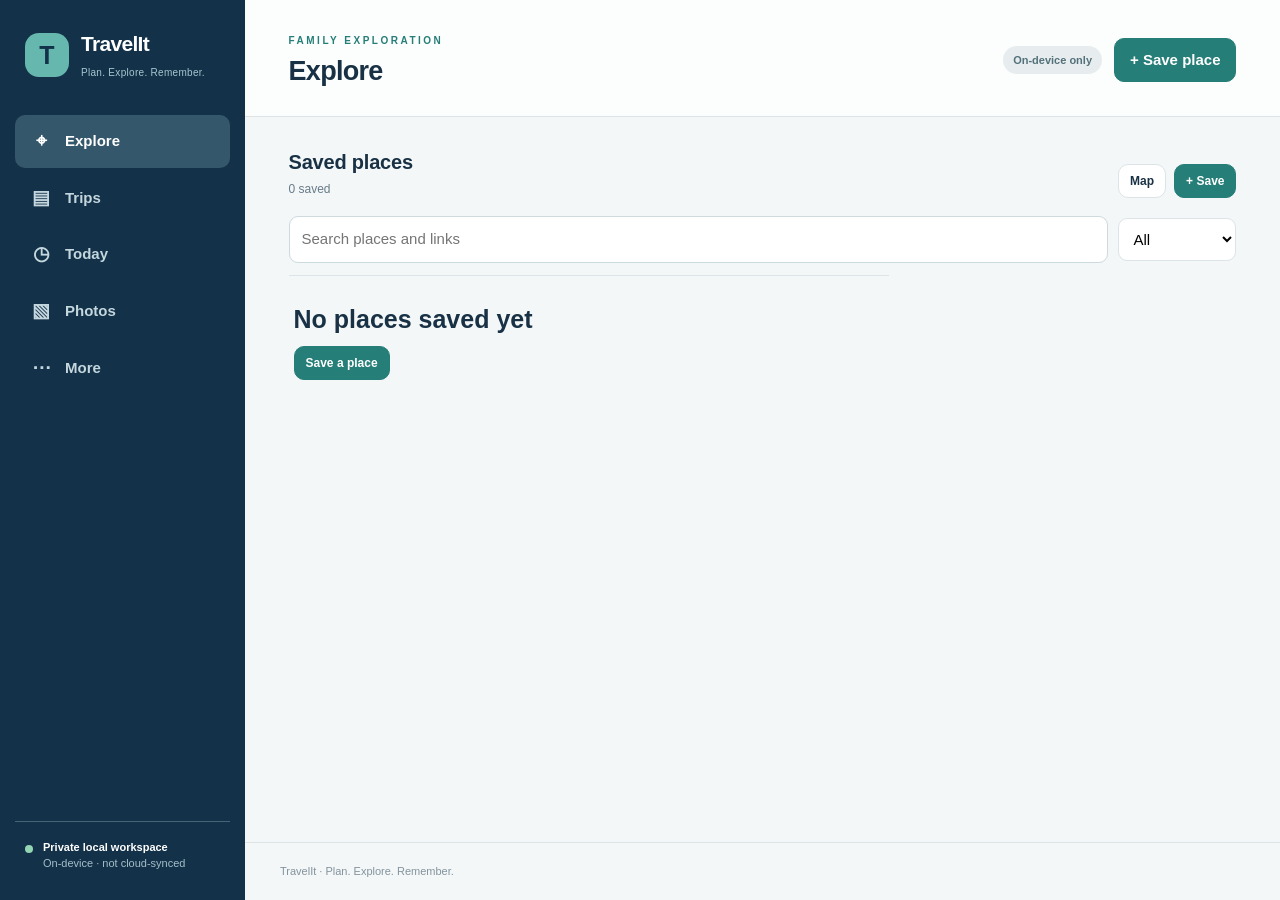
==== index.html @ 3dc3d45c "Version visual packing tree UI files" ====
<!doctype html><html lang="en"><head><meta charset="utf-8"><meta name="viewport" content="width=device-width, initial-scale=1,viewport-fit=cover"><meta name="theme-color" content="#133148"><meta name="description" content="TravelIt — local-first family travel planning foundation"><link rel="manifest" href="manifest.webmanifest"><link rel="icon" href="icons/icon.svg" type="image/svg+xml"><link rel="stylesheet" href="css/style.css?v=p1-20261103-packtree"><title>TravelIt — Your journeys</title></head>
<body><div id="app" class="app-shell"><aside class="sidebar"><div class="brand"><div class="brand-symbol">T</div><div><strong>TravelIt</strong><span>Plan. Explore. Remember.</span></div></div><nav id="side-nav" aria-label="Main navigation"></nav><div class="side-foot"><span class="status-led"></span><div><strong>Private local workspace</strong><small>On-device · not cloud-synced</small></div></div></aside><div class="app-main"><header class="topbar"><div><span class="eyebrow">FAMILY EXPLORATION</span><h1 id="page-heading">Explore</h1></div><div class="top-actions"><button class="button button-today" id="today-shortcut" type="button" aria-label="Open today’s travel schedule">◷ Today</button><span id="connection-pill" class="conn-pill" role="status">Checking…</span><button class="button button-primary" id="quick-save">+ Save place</button></div></header><main id="main" tabindex="-1"></main><footer class="app-footer">TravelIt · Plan. Explore. Remember.</footer></div><nav class="mobile-nav" id="mobile-nav" aria-label="Mobile navigation"></nav></div><div id="modal-backdrop" class="modal-backdrop hidden" role="presentation"><section class="modal" role="dialog" aria-modal="true" aria-labelledby="modal-title"><div class="modal-head"><h2 id="modal-title"></h2><button id="modal-close" class="icon-button" aria-label="Close dialog">✕</button></div><div id="modal-body"></div></section></div><div id="toast" class="toast hidden" role="status" aria-live="polite"></div><script type="module" src="js/app.js?v=p1-20261103-packtree"></script></body></html>
---- css/style.css ----
:root{--navy:#133148;--navy-2:#1e4258;--teal:#267e78;--mint:#def4ee;--gold:#b17a38;--paper:#f4f7f8;--card:#fff;--line:#dce4e7;--text:#183144;--muted:#667b88;--red:#a33432;--shadow:0 8px 25px rgba(18,45,61,.05);font:15px/1.52 -apple-system,BlinkMacSystemFont,"Segoe UI",Arial,sans-serif;color:var(--text)}*{box-sizing:border-box}body{margin:0;background:var(--paper)}button,input,textarea,select{font:inherit}button{cursor:pointer}button:focus-visible,input:focus-visible,select:focus-visible,textarea:focus-visible,a:focus-visible{outline:3px solid #6bb6aa;outline-offset:2px}a{color:#166e76;text-decoration:none}a:hover{text-decoration:underline}h1,h2,h3,p{margin:0}h1{font-size:27px;letter-spacing:-.7px}h2{font-size:21px;letter-spacing:-.4px}h3{font-size:16px}small{color:var(--muted)}.app-shell{display:flex;min-height:100vh}.sidebar{width:245px;position:fixed;inset:0 auto 0 0;background:var(--navy);color:#fff;display:flex;flex-direction:column;padding:28px 15px;z-index:3}.brand{display:flex;align-items:center;gap:12px;padding:0 10px 32px}.brand-symbol{background:#66b8ae;color:var(--navy);font-weight:900;font-size:25px;width:44px;height:44px;border-radius:14px;display:grid;place-items:center}.brand strong{font-size:21px;letter-spacing:-.7px;display:block}.brand span{color:#a7c7d0;font-size:10px;letter-spacing:.3px}.sidebar nav{display:grid;gap:4px}.navitem{display:flex;align-items:center;gap:13px;width:100%;padding:12px 15px;border:0;border-radius:10px;background:none;color:#c5d7de;text-align:left;font-weight:600}.navitem.active{background:#34576b;color:#fff}.navitem:hover{background:#2b4a5d;color:#fff}.navicon{display:inline-grid;place-items:center;font-size:19px;width:22px}.side-foot{margin-top:auto;display:flex;gap:10px;padding:17px 10px 0;border-top:1px solid #476476;align-items:flex-start}.side-foot strong,.side-foot small{display:block;font-size:11px}.side-foot small{color:#a4bfc9}.status-led{width:8px;height:8px;background:#92d6b3;border-radius:50%;margin-top:6px;flex-shrink:0}.app-main{margin-left:245px;min-width:0;width:calc(100% - 245px);display:flex;flex-direction:column}.topbar{padding:28px clamp(16px,3.4vw,48px) 24px;display:flex;align-items:center;justify-content:space-between;gap:18px;background:rgba(255,255,255,.72);border-bottom:1px solid var(--line)}.eyebrow{font-size:10px;letter-spacing:2.5px;color:var(--teal);font-weight:800}.top-actions{display:flex;gap:12px;align-items:center}.conn-pill,.pill{border-radius:22px;background:#e7edee;padding:6px 10px;color:#54717b;font-size:11px;font-weight:700;white-space:nowrap}.conn-pill.offline{background:#fbead7;color:#915c1e}.button{border:1px solid var(--line);background:#fff;color:var(--text);border-radius:10px;padding:10px 15px;font-weight:650;min-height:42px}.button:hover{background:#f2f6f6}.button-primary{color:#fff;background:var(--teal);border-color:var(--teal)}.button-primary:hover{background:#1e6864}.button-danger{color:var(--red);border-color:#f0d1d0}.button-small{padding:6px 11px;min-height:34px;font-size:12px}.button-ghost{background:transparent;border-color:transparent}.icon-button{background:none;border:none;font-size:18px;border-radius:8px;width:38px;height:38px}.app-footer{padding:20px 35px;color:#82939d;font-size:11px;border-top:1px solid var(--line)}main{padding:30px clamp(16px,3.4vw,48px) 56px;flex:1;max-width:1500px;width:100%;margin:auto}.section-head{display:flex;align-items:flex-end;justify-content:space-between;gap:15px;margin-bottom:20px}.section-head p,.subtext{color:var(--muted);font-size:13px;margin-top:4px}.cards{display:grid;grid-template-columns:repeat(auto-fill,minmax(250px,1fr));gap:16px}.card{border:1px solid var(--line);border-radius:16px;background:var(--card);box-shadow:var(--shadow);padding:20px;min-width:0}.card.interactive{cursor:pointer}.card.interactive:hover{border-color:#8cc4bd}.card-heading{font-weight:800;font-size:17px;margin-bottom:7px;line-height:1.3}.card-meta{color:var(--muted);font-size:12px}.stack{display:grid;gap:16px}.row{display:flex;align-items:center;gap:10px}.row-between{display:flex;align-items:center;justify-content:space-between;gap:12px}.wrap{flex-wrap:wrap}.grid2{display:grid;grid-template-columns:minmax(0,1fr) minmax(0,1fr);gap:18px}.grid3{display:grid;grid-template-columns:repeat(3,minmax(0,1fr));gap:16px}.hero{background:linear-gradient(115deg,#19394e,#225f63);color:#fff;border-radius:18px;padding:28px;margin-bottom:26px;display:flex;align-items:center;justify-content:space-between;gap:24px;overflow:hidden}.hero h2{font-size:27px;max-width:600px;letter-spacing:-.8px;margin-bottom:8px}.hero p{color:#c8e4e6;max-width:580px}.hero .button{background:#e9f9f6;border-color:#e9f9f6;color:#164c51}.hero-icon{font-size:85px;opacity:.24}.muted{color:var(--muted)}.tiny{font-size:11px}.placeholder{border:1px dashed #b8c8cd;border-radius:14px;min-height:180px;padding:32px;display:flex;flex-direction:column;align-items:center;justify-content:center;text-align:center;gap:10px;background:#fbfcfc}.placeholder b{font-size:17px}.placeholder span{font-size:13px;color:var(--muted);max-width:450px}.field{display:grid;gap:5px;margin-bottom:14px}.field label{font-size:12px;font-weight:750}.field input,.field textarea,.field select,.search-input{border:1px solid #cddade;border-radius:9px;padding:11px 12px;background:#fff;width:100%;color:var(--text);min-height:43px}.field textarea{min-height:85px;resize:vertical}.form-grid{display:grid;grid-template-columns:1fr 1fr;gap:0 16px}.field-help{color:var(--muted);font-size:11px}.field.full{grid-column:1/-1}.modal-backdrop{position:fixed;inset:0;background:#0d2739af;z-index:30;display:flex;align-items:center;justify-content:center;padding:18px}.modal{background:#fff;border-radius:17px;max-width:625px;width:100%;max-height:min(92vh,850px);overflow:auto;padding:22px;box-shadow:0 22px 70px #001b304f}.modal-head{display:flex;justify-content:space-between;align-items:center;margin-bottom:19px}.modal-actions{display:flex;justify-content:flex-end;gap:8px;border-top:1px solid var(--line);padding-top:16px;margin-top:6px}.hidden{display:none!important}.toast{position:fixed;right:25px;bottom:24px;z-index:50;background:#123c49;color:#fff;border-radius:11px;padding:12px 20px;box-shadow:var(--shadow);max-width:380px}.toast.error{background:#8e3030}.tag{display:inline-block;background:#e8f4f2;border-radius:100px;color:#276e6b;padding:5px 9px;font-size:11px;font-weight:700}.tag.yellow{background:#fff2dc;color:#8d651d}.tag.red{background:#fdeceb;color:#9b3232}.action-line{display:flex;gap:8px;flex-wrap:wrap;margin-top:15px}.divider{height:1px;background:var(--line);margin:16px 0}.place-card{position:relative}.place-card .category{display:inline-block;color:var(--teal);font-size:11px;font-weight:800;margin-bottom:8px;text-transform:uppercase;letter-spacing:1px}.place-card p{font-size:13px;color:var(--muted);margin-top:6px;overflow-wrap:anywhere}.place-card .card-actions{margin-top:16px;display:flex;flex-wrap:wrap;gap:7px}.search-row{display:flex;align-items:center;gap:10px;margin-bottom:18px}.search-row select{width:auto;border:1px solid var(--line);border-radius:9px;padding:10px;min-height:43px;background:#fff}.trip-card .dates{font-size:13px;color:var(--teal);font-weight:750}.trip-workspace{margin-top:22px}.view-tabs{display:flex;flex-wrap:wrap;gap:5px;border-bottom:1px solid var(--line);padding-bottom:10px;margin-bottom:20px}.view-tabs button{border:0;background:transparent;color:var(--muted);padding:8px 13px;border-radius:8px;font-weight:750}.view-tabs button.active{background:#e0f0ef;color:#1c7771}.day-group{margin:12px 0 23px}.day-title{font-size:14px;font-weight:800;margin-bottom:11px}.schedule-item{display:flex;gap:14px;padding:13px 0;border-top:1px solid var(--line);align-items:flex-start}.schedule-time{width:64px;flex-shrink:0;color:var(--teal);font-weight:800;font-size:13px;font-variant-numeric:tabular-nums}.schedule-title{font-weight:750}.schedule-desc{font-size:12px;color:var(--muted);margin-top:3px}.schedule-main{flex:1;min-width:0}.check-row{display:flex;gap:12px;align-items:center;padding:12px 0;border-bottom:1px solid var(--line)}.check-row input{width:19px;height:19px;accent-color:var(--teal)}.check-row label{flex:1}.check-row label.done{text-decoration:line-through;color:var(--muted)}.progress{height:9px;background:#e1e9eb;border-radius:99px;overflow:hidden;margin:10px 0}.progress>div{height:100%;background:var(--teal);border-radius:99px}.map-panel{position:relative;border-radius:16px;background:repeating-linear-gradient(0deg,transparent,transparent 43px,#dbe8e9 44px),repeating-linear-gradient(90deg,#eaf2f3,#eaf2f3 43px,#dbe8e9 44px);border:1px solid #d3e3e4;min-height:330px;overflow:hidden}.map-panel svg{display:block;width:100%;height:330px}.map-notice{position:absolute;top:12px;left:12px;right:12px;background:#ffffffee;border:1px solid #cce0e1;border-radius:9px;padding:8px 12px;font-size:11px;color:#5b7480;z-index:1}.map-caption{font-size:12px;color:var(--muted);margin-top:9px}.metric{font-size:26px;line-height:1.2;font-weight:800;color:#174651}.alert{background:#fff5e3;border:1px solid #ebd7aa;border-radius:12px;padding:13px 15px;color:#6e5422;font-size:13px}.alert.red{background:#fff0ef;border-color:#ecc5c5;color:#842f2b}.alert.blue{background:#eaf4f8;border-color:#d4e5ec;color:#315d73}.status-line{display:flex;align-items:center;gap:8px;font-size:12px;color:var(--muted)}.photo-placeholder{min-height:150px;display:grid;place-items:center;font-size:36px;background:linear-gradient(145deg,#c7dfe1,#f4eee2);border-radius:12px}.mobile-nav{display:none}.file-input{width:100%}.errorbox{background:#ffefed;color:#9c3030;border-radius:8px;padding:10px;font-size:12px;margin-top:10px}.chip{padding:6px 10px;border-radius:30px;background:#eaf0f1;color:#46636e;font-size:11px}.url-short{overflow:hidden;white-space:nowrap;text-overflow:ellipsis;max-width:100%;display:block}.nowrap{white-space:nowrap}
@media(max-width:980px){.sidebar{width:200px}.app-main{margin-left:200px;width:calc(100% - 200px)}.grid2{grid-template-columns:1fr}.hero-icon{font-size:55px}}
@media(max-width:720px){.sidebar{display:none}.app-main{margin-left:0;width:100%}.topbar{padding:20px 17px 17px}.topbar h1{font-size:22px}.conn-pill{display:none}main{padding:20px 14px 70px}.app-footer{padding:14px 18px 90px}.mobile-nav{display:flex;position:fixed;bottom:0;left:0;right:0;padding:5px 8px calc(5px + env(safe-area-inset-bottom));background:#fff;border-top:1px solid var(--line);z-index:10;justify-content:space-between}.mobile-nav .navitem{display:grid;gap:2px;justify-items:center;padding:6px 0;border-radius:8px;min-width:18%;font-size:10px;color:#607785;text-align:center}.mobile-nav .navitem.active{background:#e0f1ed;color:#126e6b}.navicon{font-size:20px}.hero{padding:22px;align-items:flex-start}.hero h2{font-size:22px}.hero-icon{display:none}.grid3{grid-template-columns:1fr 1fr}.form-grid{grid-template-columns:1fr}.field.full{grid-column:auto}.search-row{flex-wrap:wrap}.search-row .search-input{flex-basis:100%}.top-actions .button{font-size:12px;padding:8px 10px;min-height:38px}.section-head{align-items:flex-start;flex-wrap:wrap}.modal{padding:18px}.modal-backdrop{padding:9px}.cards{grid-template-columns:1fr}.alert{font-size:12px}}
@media(prefers-reduced-motion:no-preference){.card,.button{transition:border-color .16s,background-color .16s}.toast{animation:slidein .2s ease-out}@keyframes slidein{from{opacity:0;transform:translateY(8px)}to{opacity:1;transform:translateY(0)}}}

/* Batch 06: map annotation and offline-readiness */
.map-toolbar{display:flex;gap:9px;flex-wrap:wrap;margin-bottom:12px}.map-toolbar .button{min-width:116px}
.map-editing{background:#ecf5ff;border:1px solid #afcce6;color:#225172;border-radius:12px;padding:13px 16px;margin-bottom:12px;font-size:13px}
.map-panel #geo-canvas{cursor:crosshair;touch-action:manipulation}.map-panel #geo-canvas .map-place,.map-panel #geo-canvas .map-annotation{cursor:pointer}
.map-panel #geo-canvas .map-label{fill:#183b49;font-size:11px;font-weight:750;paint-order:stroke;stroke:#f7fbfb;stroke-width:3px;stroke-linejoin:round}
.map-panel #geo-canvas .map-annotation-label{fill:#874e23;font-size:11px;font-weight:750;paint-order:stroke;stroke:#f7fbfb;stroke-width:3px;stroke-linejoin:round}
.map-panel #geo-canvas .map-axis{fill:#567e83;font-size:10px}.annotation-list{margin-top:10px}.annotation-row{padding:10px 0;border-top:1px solid var(--line);gap:10px;font-size:13px}
.offline-warnings{font-size:13px;color:var(--muted);padding-left:21px}.offline-warnings li{margin:5px 0}
@media(max-width:720px){.map-panel svg{height:auto;min-height:220px}.map-toolbar .button{flex:1;min-width:43%}.map-notice{font-size:10px}.annotation-row{align-items:flex-start}}

/* Batch 07: template preview and safer recovery status */
.template-preview{background:#f4f8f8;border:1px solid #dde9eb;border-radius:12px;padding:14px 16px;font-size:13px;max-height:290px;overflow:auto}.template-preview ul{margin:10px 0 0;padding-left:22px}.template-preview li{margin:5px 0}.template-preview strong{color:#1b5a55}

/* Batch 08 — imported, explicitly attributed local GeoJSON reference layers. */
.map-pack-meta{background:#f1f7f6;border:1px solid #d7e6e5;padding:11px 13px;border-radius:10px;font-size:12px;margin:6px 0 10px;color:#385d64;line-height:1.5}.map-pack-list{display:flex;flex-wrap:wrap;gap:6px;margin-bottom:10px}.map-pack-list button[aria-pressed="true"]{background:#1e6c6b;color:#fff}.offline-map-data .offline-road{fill:none;stroke:#6e8a90;stroke-width:1.45;stroke-linecap:round;stroke-linejoin:round;vector-effect:non-scaling-stroke}.offline-map-data .offline-water{fill:#a9dce8;stroke:#5aafbf;stroke-width:1.2;fill-opacity:.55}.offline-map-data .offline-park{fill:#d2ebd6;stroke:#95c4a6;stroke-width:1;fill-opacity:.55}.offline-map-data .offline-feature{fill:#e6eeec;stroke:#c4d2d0;stroke-width:1;fill-opacity:.45}.offline-map-data .offline-point{fill:#647e8c;stroke:white;stroke-width:.7}.offline-map-data path{pointer-events:none}.map-toolbar .button{min-width:120px}
/* Batch 10 — travel ideas inbox and connected day/calendar views */
.inbox-stages{display:flex;gap:7px;flex-wrap:wrap;margin:4px 0 16px}
.stage-chip{border:1px solid #ccdedf;border-radius:999px;padding:9px 12px;font-weight:700;background:#fff;color:#476875;cursor:pointer;font-size:12px}
.stage-chip span{display:inline-block;background:#e7eeef;border-radius:99px;padding:2px 6px;margin-left:4px;font-variant-numeric:tabular-nums}
.stage-chip.active{background:#1c7771;border-color:#1c7771;color:#fff}
.stage-chip.active span{background:#d1ebe4;color:#18544f}
.stage-chip:focus-visible,.day-tile:focus-visible,.calendar-day:focus-visible{outline:3px solid #e2ad47;outline-offset:2px}
.day-tools{display:flex;align-items:center;gap:10px;flex-wrap:wrap;margin-bottom:12px}
.day-tools input[type=date]{max-width:170px}
.day-strip{display:flex;overflow-x:auto;gap:7px;padding:2px 2px 12px;scrollbar-width:thin;scroll-snap-type:x mandatory}
.day-tile{min-width:83px;border:1px solid #d7e5e4;background:#f9fdfc;border-radius:12px;padding:8px 7px;display:flex;flex-direction:column;gap:3px;text-align:center;color:#39616a;cursor:pointer;scroll-snap-align:start}
.day-tile strong{font-size:19px;color:#173f49}.day-tile span{font-size:11px}.day-tile small{font-size:10px}
.day-tile.active{background:#d8eeea;border:2px solid #16817c;padding:7px 6px}
.calendar-grid{margin-top:15px;display:grid;grid-template-columns:repeat(7,minmax(0,1fr));gap:5px}
.calendar-weekday{text-align:center;font-size:11px;color:#667a86;font-weight:800;padding:9px 0}
.calendar-day{display:flex;flex-direction:column;gap:5px;align-items:flex-start;justify-content:flex-start;padding:10px;min-height:70px;border:1px solid #d9e5e5;border-radius:10px;background:#f9fcfc;text-align:left;cursor:pointer;color:#294e58}
.calendar-day strong{font-size:15px}.calendar-day span{font-size:10px;color:#527481}
.calendar-day.active{background:#dcf0eb;border:2px solid #188078;padding:9px}
.calendar-day.other-month{cursor:default;color:#b4c1c6;background:#f5f7f7;border-style:dashed}
@media(max-width:720px){.day-tools{gap:6px}.day-tools .button{font-size:11px}.day-tile{min-width:72px}.calendar-grid{gap:3px}.calendar-day{padding:5px;min-height:56px;border-radius:6px}.calendar-day strong{font-size:12px}.calendar-day span{font-size:9px}.calendar-day.active{padding:4px}}

/* Batch 11: accessible touch-sized offline map viewport controls. */
.map-viewport-controls{display:flex;gap:7px;flex-wrap:wrap;margin:6px 0 12px}.map-viewport-controls .button{min-height:42px;min-width:44px;font-weight:750}.map-viewport-controls .button:nth-child(3){min-width:84px}.map-pack-meta{line-height:1.55}.map-viewport-controls :focus-visible{outline:3px solid #238fbd;outline-offset:2px}
@media(max-width:720px){.map-viewport-controls{display:grid;grid-template-columns:repeat(4,minmax(0,1fr))}.map-viewport-controls .button{min-width:0;padding:8px 5px}.map-viewport-controls .button:nth-child(3){min-width:0}}

/* Batch 12 — street hierarchy for small, locally imported OSM XML map references. */
.offline-map-data .offline-road-major{fill:none;stroke:#bc936d;stroke-width:3;stroke-linejoin:round;stroke-linecap:round;vector-effect:non-scaling-stroke}
.offline-map-data .offline-road-secondary{fill:none;stroke:#c7a783;stroke-width:2.35;stroke-linejoin:round;stroke-linecap:round;vector-effect:non-scaling-stroke}
.offline-map-data .offline-road-path{fill:none;stroke:#749d82;stroke-width:1.1;stroke-dasharray:3 3;stroke-linecap:round;vector-effect:non-scaling-stroke}
.offline-map-data .offline-building{fill:#e4e7e4;stroke:#c5d0cf;stroke-width:.6;fill-opacity:.6;vector-effect:non-scaling-stroke}
.offline-street-labels .offline-street-name{fill:#3c555c;font-size:9.5px;font-weight:650;paint-order:stroke;stroke:#fbfdfc;stroke-width:2.5px;stroke-linejoin:round;pointer-events:none}

/* Batch 18: self-service atlas controls and audited export. */
.map-toolbar [data-action="create-region-atlas"]{background:#e3f3ef;border-color:#a9cec4;color:#174f47}
.map-toolbar [data-action="create-region-atlas"]:focus-visible{outline:3px solid #238fbd;outline-offset:2px}
@media(max-width:720px){.map-toolbar [data-action="create-region-atlas"]{min-width:100%}}

/* Batch 27 — compact mobile Today access and explicit pre-departure review. */
.button-today{border:1px solid #9ed4c8;background:#e5f4f0;color:#155b56;font-weight:750;white-space:nowrap}
.preparation{border:1px solid #d8e5e5;background:#fff;border-radius:15px;margin-top:16px;padding:18px}
.preparation h3{margin:0 0 5px;color:#173f49}.preparation-items{margin-top:12px}
.readiness-counts{display:flex;gap:8px;flex-wrap:wrap;margin-top:14px}.readiness-counts span{border:1px solid #dce6e7;border-radius:9px;padding:8px 11px;font-size:12px;background:#f7fafa}.readiness-counts strong{font-size:16px;margin-right:3px}
.preparation-item{display:flex;gap:10px;align-items:flex-start;border-top:1px solid #e8eeee;padding:12px 0}.prep-indicator{border:1px solid #cbdadd;border-radius:50%;width:25px;height:25px;flex:none;display:grid;place-items:center;font-size:14px;font-weight:800;color:#55717d}.prep-ok{background:#e5f4ec;color:#186c4d}.prep-attention{background:#fff1dd;color:#785517}.prep-unverified{background:#f0f3f6;color:#526574}.prep-body{flex:1;min-width:0}.prep-body strong{color:#193c49;font-size:14px}.prep-body .subtext{margin-top:4px}
.preparation .button{white-space:nowrap}
@media(max-width:720px){.button-today{min-height:44px;padding:9px 11px;font-size:13px}.top-actions{gap:6px}.top-actions #quick-save{padding:9px 8px}.preparation{padding:13px}.preparation-item{gap:8px}.preparation .button-small{min-height:40px}}

/* Batch 28 — one-tap next stops, read-only route actions; no arrival/GPS inference. */
.road-quick{padding:18px}.road-quick h3{margin:0}.road-stop{display:flex;gap:12px;padding:13px 0;border-top:1px solid var(--line)}
.road-stop:first-of-type{margin-top:12px}.road-stop-number{display:grid;place-items:center;width:30px;height:30px;flex:none;border-radius:50%;background:#deeeeb;color:#1b6864;font-weight:800}
.road-stop-content{flex:1;min-width:0}.road-stop-title{font-size:15px;font-weight:800;overflow-wrap:anywhere}.road-stop-actions{display:flex;gap:8px;flex-wrap:wrap;margin:9px 0}
.road-stop-actions .button{min-height:44px;display:inline-flex;align-items:center}
@media(max-width:720px){.road-quick{padding:13px}.road-stop-actions .button{flex:1;justify-content:center}.road-stop-content .subtext{overflow-wrap:anywhere}}

/* Consumer UX B1 – simpler navigation, tabular packing and quiet advanced settings */
.packing-sheet h3{margin:0 0 6px}.packing-add-title{margin:22px 0 11px!important}
.sheet-scroll{max-width:100%;overflow-x:auto;-webkit-overflow-scrolling:touch}
.packing-table{border-collapse:collapse;width:100%;min-width:530px;font-size:13px;margin-top:8px}
.packing-table th{text-align:left;font-size:11px;letter-spacing:.025em;color:var(--muted);border-bottom:1px solid var(--line);padding:10px 8px}
.packing-table td{border-bottom:1px solid var(--line);padding:9px 8px;vertical-align:middle}
.packing-table td:first-child,.packing-table th:first-child{padding-left:0}
.packing-table td input[type=checkbox]{width:23px;height:23px;accent-color:#1c7771}
.packing-table input:not([type=checkbox]),.packing-table select{max-width:100%;min-width:65px;width:100%;padding:9px 7px;min-height:40px;border:1px solid #c6d9db;border-radius:9px;background:white;font:inherit}
.packing-entry td:first-child{min-width:165px}.packing-entry td:nth-child(2){width:65px}.packing-entry td:nth-child(3){min-width:125px}.packing-entry td:nth-child(4){min-width:115px}
.table-actions{white-space:nowrap}.table-actions .button{padding:7px;min-width:34px}
.advanced-diagnostics{margin:18px 0;border:1px solid var(--line);border-radius:13px;padding:13px 17px;background:#fff}
.advanced-diagnostics>summary{cursor:pointer;font-size:14px;font-weight:650;color:var(--muted);padding:8px 0}
.advanced-diagnostics>.grid2{margin-top:12px}.quiet-info{margin-top:14px;font-size:12px;color:var(--muted)}.quiet-info summary{cursor:pointer}
.photo-editorial{border-radius:23px;padding:32px 29px;background:linear-gradient(125deg,#193b51,#287c75);color:#fff;margin:10px 0 20px}
.photo-editorial .eyebrow{color:#ade6d8}.photo-editorial h2{font-size:clamp(26px,5vw,38px);margin:14px 0 9px}.photo-editorial p{color:#d2e7e7;max-width:540px}
.photo-empty{margin-bottom:20px}
#today-shortcut[hidden]{display:none!important}
@media(max-width:720px){.packing-sheet{padding:14px}.photo-editorial{padding:25px 21px}.app-footer{display:none}.hero{padding:19px}.hero h2{font-size:23px}}

/* iPhone PWA: top safe-area paint prevents scrolling text under the system clock. */
@media(max-width:720px){body::before{content:"";position:fixed;top:0;left:0;right:0;height:env(safe-area-inset-top,0px);background:var(--paper);pointer-events:none;z-index:20}}

/* B2: editorial travel journal, compact daily scheduling and locally backed-up covers */
.journal-intro{display:flex;align-items:stretch;gap:24px;background:#fdfdfb;border-radius:20px;min-height:205px;padding:29px 32px;margin-bottom:31px;border:1px solid #e8ebeb;overflow:hidden}
.journal-intro>div:first-child{flex:1;display:flex;flex-direction:column;align-items:flex-start;justify-content:center;min-width:0}
.journal-intro h2{font-family:Georgia,"Times New Roman",serif;font-weight:500;font-size:clamp(31px,4.9vw,53px);line-height:1.1;letter-spacing:-1.1px;margin:9px 0 12px}
.journal-intro p{color:#60737b;font-size:15px;max-width:480px;line-height:1.55}
.journal-intro .eyebrow{letter-spacing:2.3px;color:#2e8177}
.journal-intro .editorial-actions{display:flex;gap:9px;margin-top:19px;flex-wrap:wrap}
.journal-intro-cover{flex:0 0 35%;max-width:350px;border-radius:13px;overflow:hidden;background:#d4e6e2;position:relative;min-height:180px}
.journal-intro-cover img{width:100%;height:100%;object-fit:cover;position:absolute;inset:0}
.journal-heading{display:flex;justify-content:space-between;align-items:end;margin:12px 0 15px}
.journal-heading h2{font-family:Georgia,"Times New Roman",serif;font-size:clamp(26px,4vw,35px);font-weight:500;letter-spacing:-.5px;margin:4px 0 3px}
.journal-heading p{font-size:13px;color:var(--muted)}
.story-grid{display:grid;grid-template-columns:repeat(auto-fill,minmax(min(100%,260px),1fr));gap:20px;margin:8px 0 26px}
.story-card{border:1px solid #e5e9e7;background:#fff;border-radius:15px;overflow:hidden;box-shadow:0 5px 19px #16404a0a;min-width:0;padding-bottom:17px}
.story-cover{height:203px;overflow:hidden;position:relative;background:linear-gradient(145deg,#1b5b64 3%,#9abeb3 64%,#f4dabe 110%)}
.story-cover img{width:100%;height:100%;object-fit:cover;display:block}
.cover-category{color:#fff9e5;font-family:Georgia,"Times New Roman",serif;font-size:28px;position:absolute;left:20px;bottom:22px;text-shadow:0 2px 10px #17384170;text-transform:capitalize}
.cover-mark{font-size:38px;opacity:.5;position:absolute;top:17px;right:19px;color:#fff}
.story-meta{display:flex;justify-content:space-between;gap:10px;font-size:10px;letter-spacing:1.2px;text-transform:uppercase;font-weight:800;color:#3d857e;margin:17px 18px 8px}
.story-card h3{font-family:Georgia,"Times New Roman",serif;font-size:24px;font-weight:500;line-height:1.2;margin:0 18px 10px;color:#1b3442}
.story-card p{color:#6b8088;line-height:1.55;font-size:13px;margin:0 18px 13px;max-height:4.6em;overflow:hidden}
.story-actions{display:flex;gap:8px;flex-wrap:wrap;margin:15px 18px 0}
.story-actions .button{min-height:36px;padding:7px 11px;font-size:12px}
.quiet-empty{display:flex;flex-direction:column;align-items:flex-start;gap:8px;border-top:1px solid var(--line);padding:24px 5px 36px;max-width:600px}
.quiet-empty strong{font-family:Georgia,"Times New Roman",serif;font-size:25px;font-weight:500}
.quiet-empty p{font-size:14px;color:var(--muted);margin:0 0 8px}
.cover-editor-preview{max-width:180px;max-height:115px;border-radius:12px;object-fit:cover}
.subtle-details{padding:11px 14px;border:1px solid var(--line);border-radius:12px;margin:5px 0 13px}
.subtle-details summary{cursor:pointer;font-size:13px;font-weight:750;color:#436775}
.subtle-details>.form-grid{margin-top:12px}
.today-intro{margin-bottom:26px}
.next-moment{padding:22px 25px;border-radius:15px;background:#e5f0ee;margin-bottom:23px}
.next-moment h3{font-family:Georgia,"Times New Roman",serif;font-size:25px;font-weight:500;margin:6px 0 7px}
.next-moment p{color:#567178;font-size:13px}
.next-moment .story-actions{margin:12px 0 0}
.editorial-schedule{margin-top:26px}
.editorial-stop{display:grid;grid-template-columns:70px minmax(0,1fr);gap:16px;border-top:1px solid #d9e3e3;padding:17px 3px}
.editorial-stop>span{font-weight:800;font-size:13px;color:#257e77;font-variant-numeric:tabular-nums}
.editorial-stop strong{font-size:16px;color:#1f3c46}
.editorial-stop p{font-size:12px;color:var(--muted);margin-top:4px}
.itinerary-editor{border:1px solid #e0e7e6;border-radius:17px;background:#fff;padding:17px;margin-top:17px}
.itinerary-editor h3{font-size:18px}
.itinerary-editor .action-line{margin:0}
.itinerary-table{width:100%;min-width:760px;border-collapse:collapse;font-size:13px;margin:12px 0}
.itinerary-table th{font-size:11px;text-transform:uppercase;letter-spacing:.35px;color:#6a8088;text-align:left;padding:10px 7px;border-bottom:1px solid #dce5e5}
.itinerary-table td{padding:9px 6px;border-bottom:1px solid #edf1f1}
.itinerary-table td:nth-child(1){min-width:90px;width:100px}
.itinerary-table td:nth-child(2){min-width:200px}
.itinerary-table td:nth-child(3){min-width:75px;width:80px}
.itinerary-table td:nth-child(4){min-width:120px}
.itinerary-table td:nth-child(5){min-width:140px}
.itinerary-table input:not([type=checkbox]),.itinerary-table select{width:100%;font:inherit;padding:9px 7px;min-height:39px;border-radius:8px;border:1px solid #cfdddc;background:#fff;color:var(--text)}
.itinerary-table input[type=checkbox]{width:21px;height:21px;accent-color:var(--teal)}
.itinerary-editor>.editorial-actions{margin-top:13px;display:flex;gap:8px}
.photo-story-grid{display:grid;grid-template-columns:repeat(auto-fill,minmax(160px,1fr));gap:13px}
.photo-story{border:0;border-radius:12px;overflow:hidden;position:relative;padding:0;height:215px;display:block;background:#dfeded;text-align:left}
.photo-story img{width:100%;height:100%;object-fit:cover;display:block}
.photo-story span{position:absolute;bottom:0;left:0;right:0;background:linear-gradient(transparent,#071e2cc9);color:#fff;font-size:13px;font-weight:700;padding:30px 12px 12px}
@media(max-width:720px){
 main{padding-top:21px}
 .journal-intro{padding:25px 22px;min-height:175px;margin-bottom:28px;gap:14px}
 .journal-intro h2{font-size:35px}
 .journal-intro p{font-size:14px}
 .journal-intro.has-cover{flex-direction:column-reverse}
 .journal-intro.has-cover .journal-intro-cover{flex:none;max-width:none;width:100%;height:190px}
 .story-grid{grid-template-columns:repeat(2,minmax(0,1fr));gap:11px}
 .story-cover{height:145px}
 .story-card h3{font-size:19px;margin:0 11px 8px}
 .story-meta{margin:12px 11px 7px;font-size:9px}
 .story-actions{margin:11px 11px 0;gap:5px}
 .story-actions .button{font-size:11px;min-height:34px;padding:6px 8px}
 .story-card p{font-size:12px;margin:0 11px 10px}
 .cover-category{font-size:23px;left:12px;bottom:14px}
 .itinerary-editor{padding:12px}
 .itinerary-editor .row-between{align-items:start}
 .itinerary-table{min-width:740px}
 .itinerary-table td:nth-child(2){position:sticky;left:90px;z-index:1;background:#fff}
 .itinerary-table th:nth-child(2){position:sticky;left:90px;z-index:2;background:#fff}
 .itinerary-table td:first-child,.itinerary-table th:first-child{position:sticky;left:0;z-index:2;background:#fff}
 .itinerary-table th:first-child{z-index:3}
 .photo-story-grid{grid-template-columns:repeat(2,minmax(0,1fr))}
 .topbar #today-shortcut{display:none}
}
@media(max-width:720px) and (display-mode:standalone){body::before{height:max(env(safe-area-inset-top,0px),54px);background:#fdfdfd;z-index:100}}

/* B3 — consumer-first mobile layout: keep controls visible, collapse filler, preserve SIMA palette. */
.app-main,main,.topbar,.top-actions,.essential-library,.library-toolbar{min-width:0}
.library-toolbar{display:flex;justify-content:space-between;align-items:center;gap:10px;flex-wrap:wrap;margin:0 0 16px}
.library-toolbar h2{font-family:inherit;font-size:20px;letter-spacing:-.2px;font-weight:700}
.count-label{font-size:12px;color:var(--muted)}
.compact-search{margin-bottom:12px}
.compact-stage{margin:0 0 15px;gap:6px}
.compact-stage .stage-chip{font-size:11px;padding:7px 9px}
.story-grid{margin-top:12px}
.story-card h3,.quiet-empty strong{font-family:inherit;font-weight:700}
.empty-essentials{display:flex;flex-direction:column;align-items:flex-start;gap:12px;padding:24px 3px;min-height:0}
.empty-essentials strong{font-size:19px;font-weight:750}
.empty-essentials span{font-size:13px;color:var(--muted)}
.essential-library{display:grid;gap:0;background:var(--card);border:1px solid var(--line);border-radius:15px;padding:8px 16px}
.essential-row{display:flex;justify-content:space-between;align-items:center;gap:10px;padding:15px 0;border-bottom:1px solid var(--line)}
.essential-row:last-child{border-bottom:0}.essential-row h3{font-size:16px}.essential-row .action-line{display:flex;gap:6px;flex-wrap:wrap;justify-content:flex-end}
.vehicle-inline-list{display:grid;gap:7px;padding:8px 0 14px}.vehicle-inline-list .row-between{padding:6px 0}
.advanced-diagnostics{margin-top:14px}.advanced-diagnostics>summary{font-size:12px}
.photo-story-grid{margin-top:10px}
@media (max-width:720px){
 html,body,#app{max-width:100%;overflow-x:clip}
 .app-shell,.app-main,main{max-width:100%;min-width:0}
 .topbar{padding:9px 14px 10px;min-height:56px;gap:8px;align-items:center}
 .topbar .eyebrow{display:none}
 .topbar h1{font-size:22px;line-height:1.2}
 .top-actions{flex:0 0 auto;max-width:48%}
 .top-actions #today-shortcut{display:none!important}
 .top-actions #quick-save{padding:8px 11px;min-height:36px;font-size:12px;white-space:nowrap}
 .top-actions #quick-save[hidden]{display:none!important}
 main{padding:14px 14px calc(100px + env(safe-area-inset-bottom,0px));margin:0 auto}
 .journal-intro,.journal-heading h2{font-family:inherit}
 .journal-intro h2,.story-card h3,.journal-heading h2,.quiet-empty strong,.next-moment h3{font-family:inherit}
 .story-grid{grid-template-columns:minmax(0,1fr);gap:12px}
 .story-cover{height:172px}
 .story-card{padding-bottom:12px}
 .story-card h3{font-size:18px}
 .story-actions .button{min-height:38px}
 .mobile-nav{max-width:100vw;gap:2px}
 .mobile-nav .navitem{min-width:0;flex:1;overflow:hidden}
 .mobile-nav .navitem .navicon{font-size:19px}
 .essential-library{padding:6px 12px}
 .essential-row{align-items:flex-start}
 .essential-row .action-line .button{min-height:36px;padding:7px 10px;font-size:12px}
 /* Do not make the page itself 740px wide: each itinerary row is a usable form card. */
 .itinerary-editor{max-width:100%;overflow:hidden}
 .itinerary-editor>.sheet-scroll{overflow:visible;max-width:100%}
 .itinerary-table{display:block;min-width:0;width:100%;margin:10px 0}
 .itinerary-table thead{display:none}
 .itinerary-table tbody{display:grid;gap:12px}
 .itinerary-table tbody tr{display:grid;grid-template-columns:minmax(0,1fr) minmax(0,1fr);gap:8px 10px;border:1px solid var(--line);border-radius:12px;padding:12px;background:#fff;min-width:0}
 .itinerary-table td,.itinerary-table td:first-child,.itinerary-table td:nth-child(2){position:static;z-index:auto;min-width:0;width:auto;border:0;padding:0;background:transparent}
 .itinerary-table td:nth-child(2){grid-column:1/-1;grid-row:1}
 .itinerary-table td:nth-child(1){grid-column:1;grid-row:2}
 .itinerary-table td:nth-child(3){grid-column:2;grid-row:2}
 .itinerary-table td:nth-child(4){grid-column:1;grid-row:3}
 .itinerary-table td:nth-child(5){grid-column:2;grid-row:3}
 .itinerary-table td:nth-child(6){grid-column:1;grid-row:4}
 .itinerary-table td:nth-child(7){grid-column:2;grid-row:4;display:flex;justify-content:flex-end;align-items:end}
 .itinerary-table td::before{display:block;font-size:10px;font-weight:700;color:var(--muted);margin-bottom:3px}
 .itinerary-table td:nth-child(1)::before{content:'Time'}
 .itinerary-table td:nth-child(2)::before{content:'Activity / stop'}
 .itinerary-table td:nth-child(3)::before{content:'Minutes'}
 .itinerary-table td:nth-child(4)::before{content:'Type'}
 .itinerary-table td:nth-child(5)::before{content:'Place'}
 .itinerary-table td:nth-child(6)::before{content:'Fixed booking'}
 .itinerary-table input:not([type=checkbox]),.itinerary-table select{min-width:0;width:100%;font-size:16px;min-height:43px}
 .itinerary-table input[type=time]{display:block;width:100%;min-width:0}
 .itinerary-table td:nth-child(6) input{margin:8px 0 0}
 .itinerary-table td:nth-child(7)::before{display:none}
 .trip-workspace .view-tabs{max-width:100%;overflow-x:auto;flex-wrap:nowrap;-webkit-overflow-scrolling:touch}
 .trip-workspace .view-tabs button{flex:0 0 auto;white-space:nowrap}
 .day-tools{max-width:100%}
 .day-strip{max-width:100%}
}

/* B3 hide duplicate mobile global Save; Explore already has an inline Save action. */
@media(max-width:720px){.topbar .top-actions #quick-save{display:none!important}}

/* B4: consumer maps, mind-map packing and practical preparation. */
.prepare-panel{margin-top:14px}
.prepare-list{display:grid;gap:0}
.prepare-row{display:flex;align-items:center;gap:12px;padding:13px 0;border-bottom:1px solid var(--line)}
.prepare-row:last-child{border:0}
.prepare-copy{flex:1;display:grid;gap:2px;min-width:0}
.prepare-copy small{font-size:12px;color:var(--muted)}
.prepare-state{display:inline-flex;justify-content:center;align-items:center;width:28px;height:28px;border-radius:50%;background:var(--mint);color:var(--teal);font-weight:800}
.packing-map{display:grid;gap:20px}
.packing-map-center{text-align:center;display:grid;gap:2px;margin:0 auto;background:var(--mint);border:2px solid var(--teal);color:var(--navy);padding:14px 22px;border-radius:40px;max-width:280px}
.packing-map-center span{font-size:12px;color:var(--muted)}
.packing-map-nodes{display:grid;grid-template-columns:repeat(2,minmax(0,1fr));gap:14px;position:relative}
.packing-map-node{display:grid;gap:5px;padding:13px;background:var(--paper);border:1px solid var(--line);border-left:3px solid var(--teal);border-radius:13px;min-width:0}
.packing-map-node strong{font-size:14px}
.packing-map-node small{font-size:11px}
.packing-map-node textarea{resize:vertical;min-height:86px;max-width:100%;border:1px solid var(--line);background:#fff;border-radius:8px;padding:10px;font-size:15px}
.map-consumer{display:grid;gap:12px}
.map-online-frame{width:100%;height:clamp(300px,54vh,550px);border-radius:13px;overflow:hidden;border:1px solid var(--line);background:#edf1f3}
.map-online-frame iframe{display:block;width:100%;height:100%;border:0}
.map-pin-list{display:grid;gap:0}
.map-pin-list .prepare-row{flex-wrap:wrap}
.map-pin-list a{font-size:12px;font-weight:700}
.map-advanced{margin:18px 0}
.map-advanced>summary{cursor:pointer;color:var(--muted);font-size:13px}
@media(max-width:600px){.packing-map-nodes{grid-template-columns:1fr}.packing-map-center{width:100%}.map-online-frame{height:48vh;min-height:280px}}

/* M1: actual multipin map; editor/advanced map tooling stays collapsed. */
.travelit-map-layout{display:grid;grid-template-columns:minmax(0,1.9fr) minmax(270px,1fr);align-items:start;gap:16px}
.travelit-map-primary,.travelit-map-places{min-width:0}
.travelit-map-head{display:flex;justify-content:space-between;align-items:center;flex-wrap:wrap;gap:12px;margin-bottom:12px}
.travelit-map-canvas{width:100%;height:min(69vh,680px);min-height:410px;overflow:hidden;isolation:isolate;background:#e9f0ee;border-radius:12px;border:1px solid var(--line)}
.travelit-map-canvas iframe{border:0;display:block;width:100%;height:100%}
.travelit-map-canvas .maplibregl-control-container{font-size:12px}
.travelit-map-canvas .maplibregl-ctrl-attrib{max-width:100%;font-size:10px}
.travelit-map-pin{display:flex;justify-content:center;align-items:center;width:34px;height:34px;border:3px solid #fff;box-shadow:0 2px 9px rgba(17,45,64,.35);background:var(--teal);color:#fff;font-weight:800;font-size:15px;border-radius:50%;transform:none}
.travelit-map-pin::first-letter{transform:rotate(45deg)}
.travelit-map-place-list{display:grid;gap:0;max-height:70vh;overflow:auto}
.travelit-map-place{padding:12px 0;border-top:1px solid var(--line)}
.travelit-map-place:first-child{border-top:0}
.travelit-map-place-title{display:flex;align-items:center;gap:8px}
.travelit-map-order{display:inline-flex;align-items:center;justify-content:center;min-width:22px;height:22px;background:var(--mint);color:var(--teal);border-radius:50%;font-size:12px;font-weight:800}
.travelit-map-place .action-line{gap:6px;margin-top:8px;flex-wrap:wrap}
.travelit-map-place a{font-size:12px;font-weight:600}
.travelit-map-place .button{font-size:12px;padding:7px 11px}
#live-map-status{min-height:0;margin-top:8px}
@media(max-width:920px){.travelit-map-layout{grid-template-columns:1fr}.travelit-map-place-list{max-height:none}}
@media(max-width:720px){.travelit-map-canvas{height:52vh;min-height:310px}.travelit-map-layout{gap:12px}.travelit-map-primary{padding:14px}.travelit-map-places{padding:14px}.travelit-map-head h2{font-size:19px}.travelit-map-head .action-line{margin:0}}

/* N1: quiet travel notes with backup-complete local content */
.notes-library{display:grid;gap:8px;margin:9px 0}
.note-list-item{display:flex;align-items:center;justify-content:space-between;gap:16px;padding:12px 14px;border:1px solid var(--line);border-radius:12px;background:var(--paper)}
.note-list-item>div:first-child{display:grid;gap:4px;min-width:0;flex:1}
.note-list-item strong{font-size:15px;color:var(--navy)}
.note-snippet{font-size:13px;color:var(--muted);overflow:hidden;text-overflow:ellipsis;white-space:nowrap}
.travel-note-editor{display:grid;gap:10px}
.travel-note-editor .field{margin-bottom:0}
.note-edit-tools{display:flex;gap:6px;flex-wrap:wrap}
.travel-note-editor>textarea{width:100%;min-height:270px;padding:15px;border:1px solid var(--line);border-radius:11px;background:#fff;color:var(--navy);font:inherit;font-size:15px;line-height:1.6;resize:vertical;box-sizing:border-box}
.note-save-status{font-size:12px;color:var(--muted)}
.note-preview{padding:12px 16px;background:var(--paper);border:1px solid var(--line);border-radius:12px;font-size:14px;line-height:1.6}
.note-preview h1,.note-preview h2,.note-preview h3{margin:12px 0 5px}
.note-preview p{margin:5px 0}
.note-preview ul{padding-left:24px}
.note-preview code{font:0.9em ui-monospace,SFMono-Regular,monospace;background:#ecf1f1;border-radius:4px;padding:1px 4px}
/* Timeline and table remain two views of the same local stop records. */
.timeline-view-switch{display:flex;gap:8px;flex-wrap:wrap;align-items:center;margin:14px 0 10px}
.timeline-view-switch .active{background:var(--mint);border-color:var(--teal);color:var(--teal)}
.travel-timeline{background:var(--paper);border:1px solid var(--line);border-radius:15px;padding:15px;min-width:0}
.travel-timeline-intro{display:flex;align-items:center;justify-content:space-between;flex-wrap:wrap;gap:10px;margin-bottom:14px}
.travel-timeline-scroll{overflow-x:auto;overscroll-behavior-x:contain}
.travel-timeline-sheet{min-width:660px}
.timeline-header,.travel-timeline-row{display:grid;grid-template-columns:175px minmax(0,1fr) 110px;align-items:center;gap:8px}
.timeline-header{min-height:34px;color:var(--muted);font-weight:700;font-size:12px}
.timeline-axis{height:28px;position:relative;border-bottom:1px solid var(--line)}
.timeline-tick{position:absolute;bottom:3px;transform:translateX(-50%);font-size:10px;white-space:nowrap}
.travel-timeline-row{padding:7px 0;border-bottom:1px solid var(--line);min-height:46px}
.timeline-label{display:grid;gap:3px}
.timeline-label strong{font-size:12px;overflow:hidden;text-overflow:ellipsis;white-space:nowrap}
.timeline-label span{font-size:11px;color:var(--muted)}
.timeline-track{height:32px;border-radius:6px;position:relative;background:repeating-linear-gradient(to right,rgba(27,72,95,.08) 0,rgba(27,72,95,.08) 1px,transparent 1px,transparent 10%);background-color:#f3f7f7}
.timeline-bar{position:absolute;top:3px;height:26px;display:block;overflow:hidden;text-overflow:ellipsis;white-space:nowrap;text-align:left;border:0;border-radius:5px;background:var(--teal);color:white;padding:4px 7px;font-size:11px;font-weight:700;cursor:grab;touch-action:pan-y}
.timeline-bar.fixed{background:var(--navy);cursor:default}
.timeline-bar.kind-travel{background:#4b85a1}
.timeline-bar.kind-meal{background:#b98351}
.timeline-bar.kind-hotel{background:#7b78ad}
.timeline-steps{display:flex;gap:3px;justify-content:flex-end}
.timeline-steps .button{padding:5px 7px;font-size:11px}
.timeline-unscheduled{padding-top:12px;display:flex;gap:7px;flex-wrap:wrap;align-items:center}
.timeline-empty{padding:35px 12px;color:var(--muted);text-align:center}
@media(max-width:720px){
 .travel-note-editor>textarea{min-height:310px}
 .note-list-item{align-items:start;flex-direction:column}
 .travel-timeline{padding:11px}
 .travel-timeline-sheet{min-width:610px}
}

/* D1: linked itinerary preview; inline warning only when something needs attention. */
.schedule-conflicts{display:flex;align-items:center;justify-content:space-between;flex-wrap:wrap;gap:8px;margin:8px 0;padding:10px 13px;background:#f9f4ec;border:1px solid #e6d5b5;border-radius:10px;color:#5f4b2b;font-size:13px}
.schedule-preview-intro{margin:2px 0 14px}
.schedule-preview-intro strong{font-size:16px}
.schedule-preview-intro p{margin:5px 0;font-size:13px;color:var(--muted)}
.reflow-preview-list{display:grid;gap:0;max-height:48vh;overflow-y:auto}
.reflow-preview-row{display:grid;gap:5px;padding:12px 0;border-bottom:1px solid var(--line)}
.reflow-preview-row:last-child{border:0}
.reflow-preview-row strong{font-size:14px}
.reflow-preview-row span{font-size:13px;color:var(--muted)}
@media(min-width:650px){.reflow-preview-row{grid-template-columns:minmax(0,1fr) minmax(230px,1.3fr);align-items:center}}

/* P1: compact, truly editable tree rather than a series of textareas. */
.modal:has(.packing-map){max-width:1080px;width:min(1080px,calc(100vw - 24px));}
.packing-map{display:grid;gap:0;position:relative}
.pack-tree-trunk{display:grid;justify-items:center;gap:4px;justify-self:center;text-align:center;border-radius:40px;background:var(--navy);color:#fff;padding:15px 28px;min-width:190px;max-width:90%;box-shadow:0 3px 18px rgba(15,49,70,.11)}
.pack-tree-trunk strong{font-size:17px}
.pack-tree-trunk span{font-size:12px;opacity:.82}
.pack-tree-stage{position:relative;padding-top:38px}
.pack-tree-stage:before{content:'';position:absolute;top:0;left:50%;height:30px;border-left:2px solid #7daead}
.pack-tree-branches{display:grid;grid-template-columns:repeat(2,minmax(0,1fr));gap:16px}
.pack-tree-branch{position:relative;border-radius:14px;border:1px solid var(--line);border-left:4px solid var(--teal);padding:12px;background:#fff;min-width:0;box-shadow:0 1px 7px rgba(15,49,70,.045)}
.pack-tree-branch:before{content:'';position:absolute;top:-15px;left:24px;height:15px;border-left:2px solid #92bab6}
.pack-tree-branch-head{display:flex;align-items:center;gap:7px;margin-bottom:6px}
.pack-tree-name{flex:1;min-width:0;font-size:14px!important;font-weight:750!important;background:transparent!important;border:0!important;border-bottom:1px solid transparent!important;border-radius:0!important;padding:6px 3px!important;color:var(--navy)!important}
.pack-tree-name:focus{border-bottom-color:var(--teal)!important;outline:none!important}
.pack-tree-add,.pack-tree-remove{width:29px;height:29px;border-radius:50%;border:1px solid var(--line);background:#fff;display:inline-flex;justify-content:center;align-items:center;color:var(--teal);font-size:21px;cursor:pointer;flex:none}
.pack-tree-remove{color:var(--muted);font-size:19px}
.pack-tree-items{display:grid;gap:5px;margin-left:10px;border-left:2px solid #b5d6d1;padding-left:13px}
.pack-tree-item{position:relative;display:flex;gap:5px;align-items:center}
.pack-tree-item:before{content:'';position:absolute;left:-13px;top:50%;width:11px;border-top:2px solid #b5d6d1}
.pack-tree-item input{width:100%;min-width:0;min-height:37px;padding:7px 9px;font-size:14px;border:1px solid #dae5e8;border-radius:8px;background:#f8fafb;color:var(--navy)}
.pack-tree-item input:focus{background:#fff;border-color:var(--teal);outline:2px solid #cbe9e1}
.pack-tree-item>.pack-tree-remove{border:0;width:24px;height:26px;background:transparent}
.pack-tree-existing{font-size:11px;color:var(--muted);margin:8px 0 2px 13px}
.pack-tree-bottom{display:flex;justify-content:center;margin-top:14px}
@media(max-width:680px){
 .modal:has(.packing-map){width:calc(100vw - 10px);max-height:calc(100dvh - 18px);padding:14px}
 .pack-tree-branches{grid-template-columns:1fr;gap:12px}
 .pack-tree-stage{padding-top:25px}
 .pack-tree-stage:before{height:23px}
 .pack-tree-branch{margin-left:12px}
 .pack-tree-branch:before{left:-13px;top:24px;height:0;width:11px;border-left:0;border-top:2px solid #92bab6}
 .pack-tree-branch-head{margin-bottom:3px}
 .pack-tree-item input{min-height:40px;font-size:16px}
}
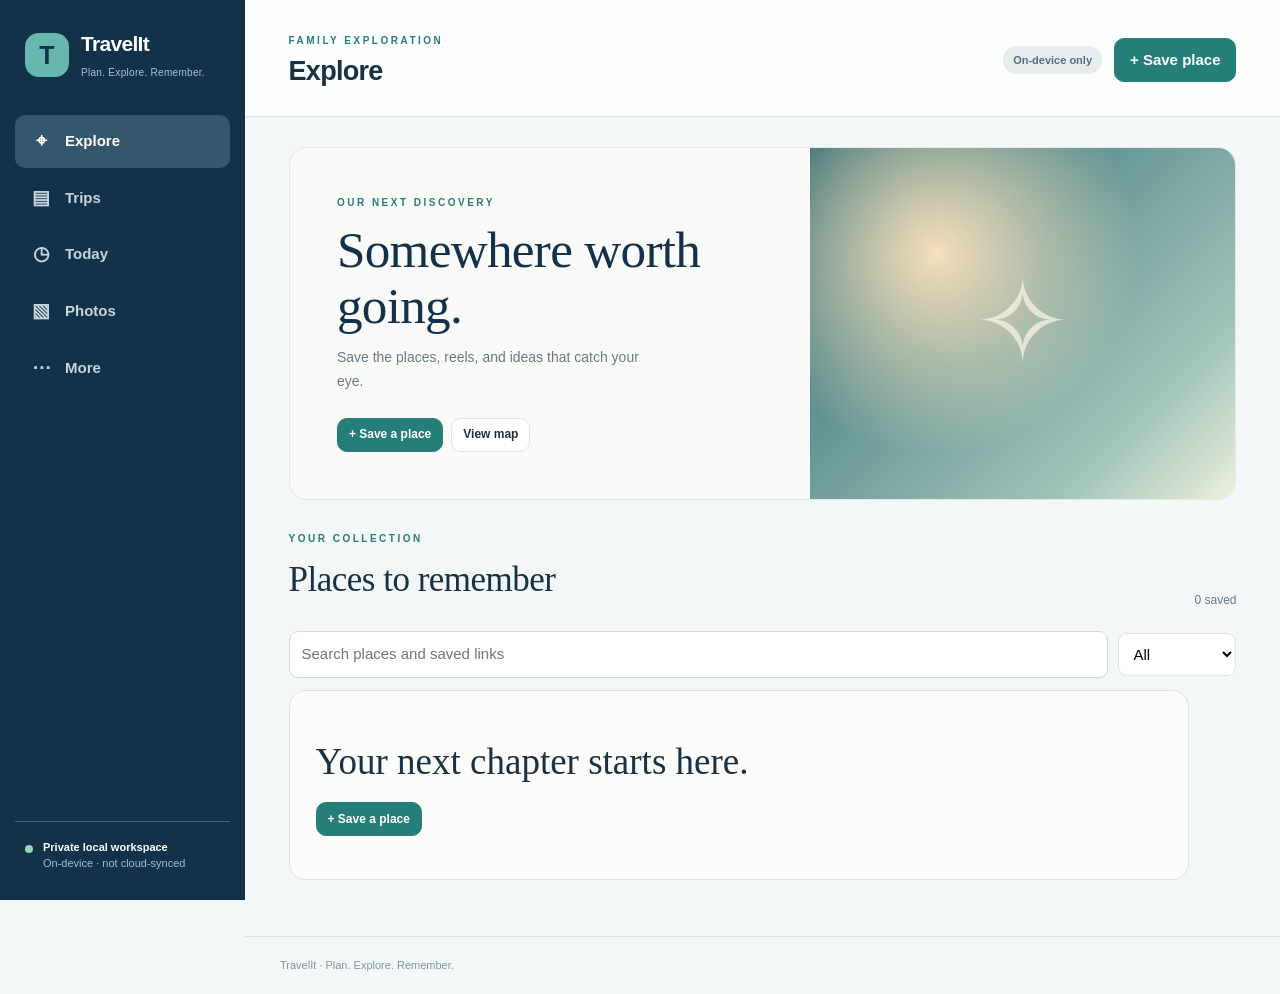
==== commit cc385060: "Version photo-journal consumer assets" ====
--- a/index.html
+++ b/index.html
@@ -1,2 +1,2 @@
-<!doctype html><html lang="en"><head><meta charset="utf-8"><meta name="viewport" content="width=device-width, initial-scale=1,viewport-fit=cover"><meta name="theme-color" content="#133148"><meta name="description" content="TravelIt — local-first family travel planning foundation"><link rel="manifest" href="manifest.webmanifest"><link rel="icon" href="icons/icon.svg" type="image/svg+xml"><link rel="stylesheet" href="css/style.css?v=p1-20261103-packtree"><title>TravelIt — Your journeys</title></head>
-<body><div id="app" class="app-shell"><aside class="sidebar"><div class="brand"><div class="brand-symbol">T</div><div><strong>TravelIt</strong><span>Plan. Explore. Remember.</span></div></div><nav id="side-nav" aria-label="Main navigation"></nav><div class="side-foot"><span class="status-led"></span><div><strong>Private local workspace</strong><small>On-device · not cloud-synced</small></div></div></aside><div class="app-main"><header class="topbar"><div><span class="eyebrow">FAMILY EXPLORATION</span><h1 id="page-heading">Explore</h1></div><div class="top-actions"><button class="button button-today" id="today-shortcut" type="button" aria-label="Open today’s travel schedule">◷ Today</button><span id="connection-pill" class="conn-pill" role="status">Checking…</span><button class="button button-primary" id="quick-save">+ Save place</button></div></header><main id="main" tabindex="-1"></main><footer class="app-footer">TravelIt · Plan. Explore. Remember.</footer></div><nav class="mobile-nav" id="mobile-nav" aria-label="Mobile navigation"></nav></div><div id="modal-backdrop" class="modal-backdrop hidden" role="presentation"><section class="modal" role="dialog" aria-modal="true" aria-labelledby="modal-title"><div class="modal-head"><h2 id="modal-title"></h2><button id="modal-close" class="icon-button" aria-label="Close dialog">✕</button></div><div id="modal-body"></div></section></div><div id="toast" class="toast hidden" role="status" aria-live="polite"></div><script type="module" src="js/app.js?v=p1-20261103-packtree"></script></body></html>
+<!doctype html><html lang="en"><head><meta charset="utf-8"><meta name="viewport" content="width=device-width, initial-scale=1,viewport-fit=cover"><meta name="theme-color" content="#133148"><meta name="description" content="TravelIt — local-first family travel planning foundation"><link rel="manifest" href="manifest.webmanifest"><link rel="icon" href="icons/icon.svg" type="image/svg+xml"><link rel="stylesheet" href="css/style.css?v=g1-20261103-gallery"><title>TravelIt — Your journeys</title></head>
+<body><div id="app" class="app-shell"><aside class="sidebar"><div class="brand"><div class="brand-symbol">T</div><div><strong>TravelIt</strong><span>Plan. Explore. Remember.</span></div></div><nav id="side-nav" aria-label="Main navigation"></nav><div class="side-foot"><span class="status-led"></span><div><strong>Private local workspace</strong><small>On-device · not cloud-synced</small></div></div></aside><div class="app-main"><header class="topbar"><div><span class="eyebrow">FAMILY EXPLORATION</span><h1 id="page-heading">Explore</h1></div><div class="top-actions"><button class="button button-today" id="today-shortcut" type="button" aria-label="Open today’s travel schedule">◷ Today</button><span id="connection-pill" class="conn-pill" role="status">Checking…</span><button class="button button-primary" id="quick-save">+ Save place</button></div></header><main id="main" tabindex="-1"></main><footer class="app-footer">TravelIt · Plan. Explore. Remember.</footer></div><nav class="mobile-nav" id="mobile-nav" aria-label="Mobile navigation"></nav></div><div id="modal-backdrop" class="modal-backdrop hidden" role="presentation"><section class="modal" role="dialog" aria-modal="true" aria-labelledby="modal-title"><div class="modal-head"><h2 id="modal-title"></h2><button id="modal-close" class="icon-button" aria-label="Close dialog">✕</button></div><div id="modal-body"></div></section></div><div id="toast" class="toast hidden" role="status" aria-live="polite"></div><script type="module" src="js/app.js?v=g1-20261103-gallery"></script></body></html>
--- a/css/style.css
+++ b/css/style.css
@@ -399,3 +399,77 @@
  .pack-tree-branch-head{margin-bottom:3px}
  .pack-tree-item input{min-height:40px;font-size:16px}
 }
+
+/* G1: travel-journal editorial design; consumer copy stays concise. */
+.editorial-explore,.editorial-gallery{display:grid;gap:22px}
+.explore-feature{display:grid;grid-template-columns:minmax(0,1.1fr) minmax(0,.9fr);min-height:260px;overflow:hidden;background:#fafbf9;border:1px solid #e2eae6;border-radius:18px}
+.explore-feature-copy{display:flex;align-items:flex-start;justify-content:center;flex-direction:column;padding:clamp(22px,3.7vw,50px);gap:12px}
+.explore-feature h2,.editorial-gallery-head h2,.editorial-today-empty h2{font-family:Georgia,"Times New Roman",serif;font-weight:400;font-size:clamp(35px,4vw,58px);line-height:1.09;letter-spacing:-.7px;margin:0;color:var(--navy)}
+.explore-feature p,.editorial-gallery-head p,.editorial-today-empty p{font-size:14px;line-height:1.7;max-width:42ch;color:var(--muted);margin:0}
+.explore-feature .action-line{margin:12px 0 0}
+.explore-feature-photo,.explore-feature-art{width:100%;height:100%;min-height:230px;overflow:hidden}
+.explore-feature-photo img{width:100%;height:100%;object-fit:cover;display:block}
+.explore-feature-art{display:flex;align-items:center;justify-content:center;background:radial-gradient(circle at 30% 30%,#f6dfbb,transparent 52%),linear-gradient(135deg,#2a6870,#a3c5bb 78%,#eef0dc)}
+.explore-feature-art span{font-family:Georgia,serif;font-size:116px;color:#fff8e9;opacity:.7}
+.explore-collection .journal-heading{margin:4px 0 22px}
+.editorial-story-grid{gap:17px;grid-template-columns:repeat(auto-fill,minmax(min(100%,235px),1fr));margin-top:18px}
+.editorial-story-card{padding:0;border:1px solid #e2e9e8;border-radius:13px;box-shadow:0 4px 13px #16404a08;display:flex;flex-direction:column}
+.editorial-story-card .story-cover{height:192px;border:0;padding:0;width:100%;display:block;text-align:left;cursor:pointer}
+.editorial-story-card .story-content{padding:15px 16px;display:flex;flex-direction:column;flex:1}
+.editorial-story-card .story-content h3{margin:10px 0 6px!important;line-height:1.25}
+.editorial-story-card .story-content p{margin:5px 0;font-size:13px;line-height:1.6;display:-webkit-box;-webkit-box-orient:vertical;-webkit-line-clamp:3;overflow:hidden}
+.editorial-story-card .story-actions{margin:auto 0 0;padding-top:12px;gap:6px}
+.editorial-story-card .story-actions .button{font-size:11px;padding:6px 10px}
+.editorial-story-card .story-meta{margin:0}
+.editorial-gallery-head{display:grid;align-content:center;justify-items:start;gap:13px;min-height:190px;padding:26px 0 10px}
+.editorial-gallery-head .action-line{margin:5px 0 0}
+.photo-filters{display:flex;gap:8px;flex-wrap:wrap}
+.photo-filter{border:1px solid var(--line);padding:9px 15px;border-radius:30px;background:#fff;color:var(--muted);font-size:13px;font-weight:700;cursor:pointer}
+.photo-filter.active{background:var(--teal);color:#fff;border-color:var(--teal)}
+.editorial-photo-grid{grid-template-columns:repeat(4,minmax(0,1fr));gap:12px}
+.photo-story.editorial-photo{height:auto;aspect-ratio:4/5;border-radius:12px;min-height:150px;cursor:pointer}
+.photo-story.editorial-photo.large{grid-column:span 2;grid-row:span 2;aspect-ratio:auto;min-height:335px}
+.editorial-photo-grid .photo-caption{display:grid;gap:3px;padding:35px 15px 14px;background:linear-gradient(transparent,#091f2bd9)}
+.editorial-photo-grid .photo-caption small{font-weight:500;opacity:.85;font-size:11px}
+.editorial-photo-grid .photo-caption strong{font-size:14px}
+.editorial-empty{padding:43px 26px;background:#fcfdfa;border:1px solid var(--line);border-radius:17px;max-width:900px;display:grid;gap:12px;justify-items:start}
+.editorial-empty h3{font-family:Georgia,serif;font-weight:400;font-size:clamp(27px,3vw,37px);margin:0}
+.editorial-empty p{color:var(--muted);font-size:14px;max-width:40ch}
+.photo-upload-form{display:grid;gap:17px}
+.photo-file-drop{display:flex;flex-direction:column;align-items:center;justify-content:center;gap:9px;min-height:140px;background:#f2f8f6;border:1px dashed #8fbbb4;border-radius:13px;padding:18px;text-align:center;cursor:pointer}
+.photo-file-drop strong{font-size:18px}
+.photo-file-drop span{font-size:12px;color:var(--muted)}
+.photo-file-drop input{max-width:100%;font-size:13px}
+.photo-edit-cover,.photo-lightbox{display:grid;gap:13px}
+.photo-edit-cover img{display:block;max-height:260px;max-width:100%;margin:auto;border-radius:12px}
+.photo-lightbox img{display:block;width:100%;max-height:62vh;object-fit:contain;border-radius:10px;background:#f4f8f8}
+.photo-lightbox h3{font-family:Georgia,serif;font-size:24px;margin:4px 0 0}
+.photo-lightbox p{font-size:14px;color:var(--muted)}
+.editorial-today-empty{padding:clamp(28px,5vw,65px);min-height:300px;border:1px solid #e1e8e5;border-radius:18px;background:radial-gradient(circle at 95% 30%,#d5e9e2,transparent 40%),#fcfdfb;display:flex;align-items:flex-start;justify-content:center;flex-direction:column;gap:15px}
+.editorial-today-empty .action-line{margin:10px 0 0}
+.today-foot-actions{margin:24px 0 10px;display:flex;flex-wrap:wrap;gap:9px}
+.today-moments{margin-top:25px}
+.today-moments-grid{display:grid;grid-template-columns:repeat(4,minmax(0,1fr));gap:12px}
+.today-moment{position:relative;overflow:hidden;min-height:145px;border:0;border-radius:12px;padding:0;cursor:pointer}
+.today-moment img{width:100%;height:100%;object-fit:cover;position:absolute;inset:0}
+.today-moment span{position:absolute;bottom:0;left:0;right:0;text-align:left;padding:24px 10px 10px;background:linear-gradient(transparent,#091f2ba8);color:#fff;font-size:12px;font-weight:700}
+@media(max-width:850px){.editorial-photo-grid{grid-template-columns:repeat(3,minmax(0,1fr))}.editorial-photo-grid .editorial-photo.large{grid-column:span 2;grid-row:span 2}}
+@media(max-width:600px){
+ .explore-feature{grid-template-columns:1fr;min-height:0}
+ .explore-feature-copy{padding:24px 21px;gap:10px}
+ .explore-feature h2,.editorial-gallery-head h2,.editorial-today-empty h2{font-size:36px}
+ .explore-feature-photo,.explore-feature-art{min-height:180px;max-height:210px;grid-row:1}
+ .explore-feature-art span{font-size:70px}
+ .editorial-story-grid{grid-template-columns:repeat(2,minmax(0,1fr));gap:10px}
+ .editorial-story-card .story-cover{height:145px}
+ .editorial-story-card .story-content{padding:10px}
+ .editorial-story-card .story-content h3{font-size:16px!important}
+ .editorial-story-card .story-content p{font-size:12px}
+ .editorial-story-card .story-actions .button{font-size:11px}
+ .editorial-photo-grid{grid-template-columns:repeat(2,minmax(0,1fr));gap:9px}
+ .photo-story.editorial-photo{min-height:130px}
+ .photo-story.editorial-photo.large{grid-column:span 2;grid-row:auto;aspect-ratio:16/10;min-height:195px}
+ .editorial-gallery-head{min-height:0;padding-top:10px}
+ .today-moments-grid{grid-template-columns:repeat(2,minmax(0,1fr))}
+ .editorial-today-empty{min-height:250px}
+}
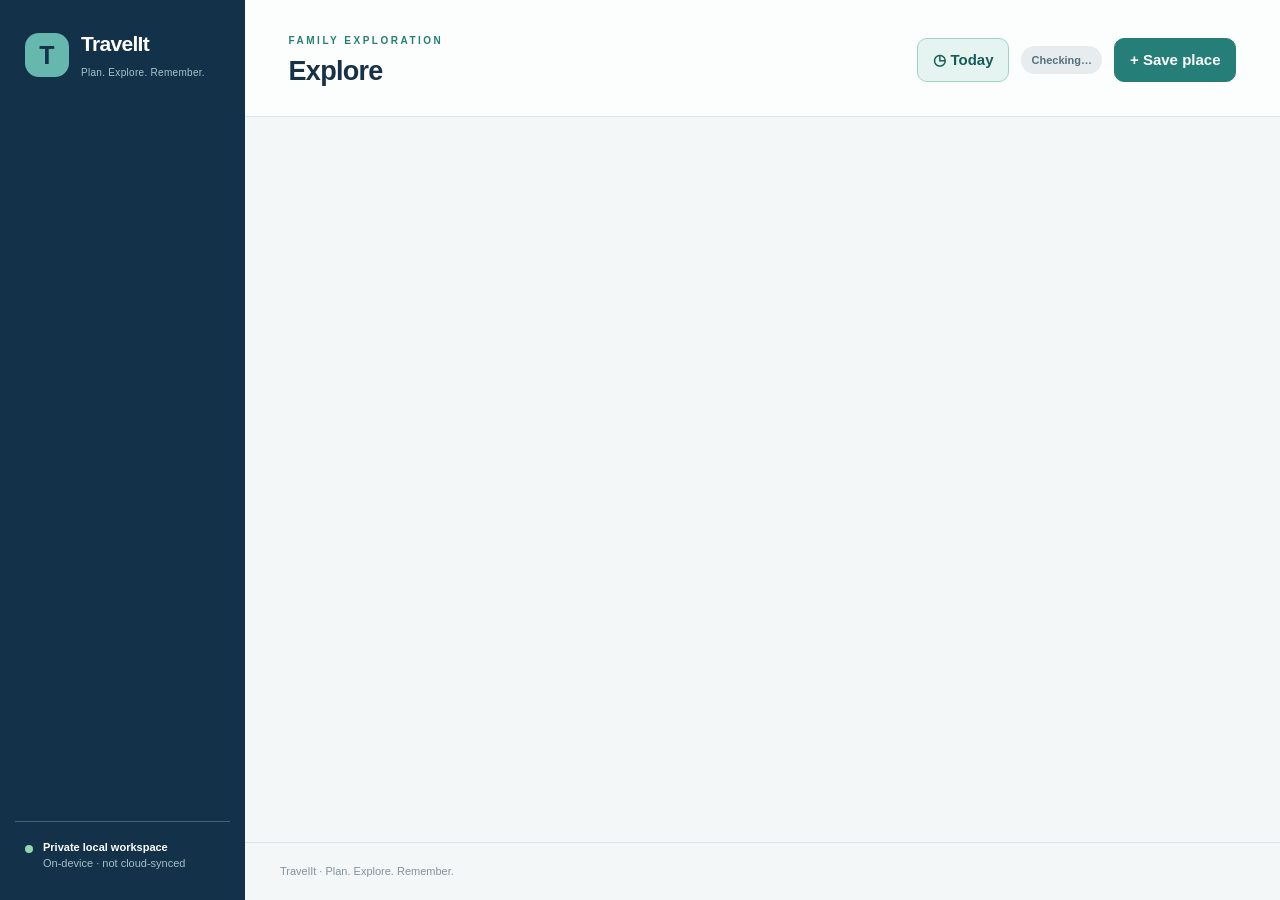
==== commit b3e4ada2: "Version media preview and cover uploader consumer assets" ====
--- a/index.html
+++ b/index.html
@@ -1,2 +1,2 @@
-<!doctype html><html lang="en"><head><meta charset="utf-8"><meta name="viewport" content="width=device-width, initial-scale=1,viewport-fit=cover"><meta name="theme-color" content="#133148"><meta name="description" content="TravelIt — local-first family travel planning foundation"><link rel="manifest" href="manifest.webmanifest"><link rel="icon" href="icons/icon.svg" type="image/svg+xml"><link rel="stylesheet" href="css/style.css?v=g1-20261103-gallery"><title>TravelIt — Your journeys</title></head>
-<body><div id="app" class="app-shell"><aside class="sidebar"><div class="brand"><div class="brand-symbol">T</div><div><strong>TravelIt</strong><span>Plan. Explore. Remember.</span></div></div><nav id="side-nav" aria-label="Main navigation"></nav><div class="side-foot"><span class="status-led"></span><div><strong>Private local workspace</strong><small>On-device · not cloud-synced</small></div></div></aside><div class="app-main"><header class="topbar"><div><span class="eyebrow">FAMILY EXPLORATION</span><h1 id="page-heading">Explore</h1></div><div class="top-actions"><button class="button button-today" id="today-shortcut" type="button" aria-label="Open today’s travel schedule">◷ Today</button><span id="connection-pill" class="conn-pill" role="status">Checking…</span><button class="button button-primary" id="quick-save">+ Save place</button></div></header><main id="main" tabindex="-1"></main><footer class="app-footer">TravelIt · Plan. Explore. Remember.</footer></div><nav class="mobile-nav" id="mobile-nav" aria-label="Mobile navigation"></nav></div><div id="modal-backdrop" class="modal-backdrop hidden" role="presentation"><section class="modal" role="dialog" aria-modal="true" aria-labelledby="modal-title"><div class="modal-head"><h2 id="modal-title"></h2><button id="modal-close" class="icon-button" aria-label="Close dialog">✕</button></div><div id="modal-body"></div></section></div><div id="toast" class="toast hidden" role="status" aria-live="polite"></div><script type="module" src="js/app.js?v=g1-20261103-gallery"></script></body></html>
+<!doctype html><html lang="en"><head><meta charset="utf-8"><meta name="viewport" content="width=device-width, initial-scale=1,viewport-fit=cover"><meta name="theme-color" content="#133148"><meta name="description" content="TravelIt — local-first family travel planning foundation"><link rel="manifest" href="manifest.webmanifest"><link rel="icon" href="icons/icon.svg" type="image/svg+xml"><link rel="stylesheet" href="css/style.css?v=v1-20261103-media"><title>TravelIt — Your journeys</title></head>
+<body><div id="app" class="app-shell"><aside class="sidebar"><div class="brand"><div class="brand-symbol">T</div><div><strong>TravelIt</strong><span>Plan. Explore. Remember.</span></div></div><nav id="side-nav" aria-label="Main navigation"></nav><div class="side-foot"><span class="status-led"></span><div><strong>Private local workspace</strong><small>On-device · not cloud-synced</small></div></div></aside><div class="app-main"><header class="topbar"><div><span class="eyebrow">FAMILY EXPLORATION</span><h1 id="page-heading">Explore</h1></div><div class="top-actions"><button class="button button-today" id="today-shortcut" type="button" aria-label="Open today’s travel schedule">◷ Today</button><span id="connection-pill" class="conn-pill" role="status">Checking…</span><button class="button button-primary" id="quick-save">+ Save place</button></div></header><main id="main" tabindex="-1"></main><footer class="app-footer">TravelIt · Plan. Explore. Remember.</footer></div><nav class="mobile-nav" id="mobile-nav" aria-label="Mobile navigation"></nav></div><div id="modal-backdrop" class="modal-backdrop hidden" role="presentation"><section class="modal" role="dialog" aria-modal="true" aria-labelledby="modal-title"><div class="modal-head"><h2 id="modal-title"></h2><button id="modal-close" class="icon-button" aria-label="Close dialog">✕</button></div><div id="modal-body"></div></section></div><div id="toast" class="toast hidden" role="status" aria-live="polite"></div><script type="module" src="js/app.js?v=v1-20261103-media"></script></body></html>
--- a/css/style.css
+++ b/css/style.css
@@ -404,13 +404,13 @@
 .editorial-explore,.editorial-gallery{display:grid;gap:22px}
 .explore-feature{display:grid;grid-template-columns:minmax(0,1.1fr) minmax(0,.9fr);min-height:260px;overflow:hidden;background:#fafbf9;border:1px solid #e2eae6;border-radius:18px}
 .explore-feature-copy{display:flex;align-items:flex-start;justify-content:center;flex-direction:column;padding:clamp(22px,3.7vw,50px);gap:12px}
-.explore-feature h2,.editorial-gallery-head h2,.editorial-today-empty h2{font-family:Georgia,"Times New Roman",serif;font-weight:400;font-size:clamp(35px,4vw,58px);line-height:1.09;letter-spacing:-.7px;margin:0;color:var(--navy)}
+.explore-feature h2,.editorial-gallery-head h2,.editorial-today-empty h2{font-family:inherit;font-weight:400;font-size:clamp(35px,4vw,58px);line-height:1.09;letter-spacing:-.7px;margin:0;color:var(--navy)}
 .explore-feature p,.editorial-gallery-head p,.editorial-today-empty p{font-size:14px;line-height:1.7;max-width:42ch;color:var(--muted);margin:0}
 .explore-feature .action-line{margin:12px 0 0}
 .explore-feature-photo,.explore-feature-art{width:100%;height:100%;min-height:230px;overflow:hidden}
 .explore-feature-photo img{width:100%;height:100%;object-fit:cover;display:block}
 .explore-feature-art{display:flex;align-items:center;justify-content:center;background:radial-gradient(circle at 30% 30%,#f6dfbb,transparent 52%),linear-gradient(135deg,#2a6870,#a3c5bb 78%,#eef0dc)}
-.explore-feature-art span{font-family:Georgia,serif;font-size:116px;color:#fff8e9;opacity:.7}
+.explore-feature-art span{font-family:inherit;font-size:116px;color:#fff8e9;opacity:.7}
 .explore-collection .journal-heading{margin:4px 0 22px}
 .editorial-story-grid{gap:17px;grid-template-columns:repeat(auto-fill,minmax(min(100%,235px),1fr));margin-top:18px}
 .editorial-story-card{padding:0;border:1px solid #e2e9e8;border-radius:13px;box-shadow:0 4px 13px #16404a08;display:flex;flex-direction:column}
@@ -433,7 +433,7 @@
 .editorial-photo-grid .photo-caption small{font-weight:500;opacity:.85;font-size:11px}
 .editorial-photo-grid .photo-caption strong{font-size:14px}
 .editorial-empty{padding:43px 26px;background:#fcfdfa;border:1px solid var(--line);border-radius:17px;max-width:900px;display:grid;gap:12px;justify-items:start}
-.editorial-empty h3{font-family:Georgia,serif;font-weight:400;font-size:clamp(27px,3vw,37px);margin:0}
+.editorial-empty h3{font-family:inherit;font-weight:400;font-size:clamp(27px,3vw,37px);margin:0}
 .editorial-empty p{color:var(--muted);font-size:14px;max-width:40ch}
 .photo-upload-form{display:grid;gap:17px}
 .photo-file-drop{display:flex;flex-direction:column;align-items:center;justify-content:center;gap:9px;min-height:140px;background:#f2f8f6;border:1px dashed #8fbbb4;border-radius:13px;padding:18px;text-align:center;cursor:pointer}
@@ -443,7 +443,7 @@
 .photo-edit-cover,.photo-lightbox{display:grid;gap:13px}
 .photo-edit-cover img{display:block;max-height:260px;max-width:100%;margin:auto;border-radius:12px}
 .photo-lightbox img{display:block;width:100%;max-height:62vh;object-fit:contain;border-radius:10px;background:#f4f8f8}
-.photo-lightbox h3{font-family:Georgia,serif;font-size:24px;margin:4px 0 0}
+.photo-lightbox h3{font-family:inherit;font-size:24px;margin:4px 0 0}
 .photo-lightbox p{font-size:14px;color:var(--muted)}
 .editorial-today-empty{padding:clamp(28px,5vw,65px);min-height:300px;border:1px solid #e1e8e5;border-radius:18px;background:radial-gradient(circle at 95% 30%,#d5e9e2,transparent 40%),#fcfdfb;display:flex;align-items:flex-start;justify-content:center;flex-direction:column;gap:15px}
 .editorial-today-empty .action-line{margin:10px 0 0}
@@ -473,3 +473,20 @@
  .today-moments-grid{grid-template-columns:repeat(2,minmax(0,1fr))}
  .editorial-today-empty{min-height:250px}
 }
+
+/* V1: saved-link cards. Actual JPEG covers override optional online previews. */
+.media-cover-frame{position:relative;display:block;width:100%;height:100%;min-height:100%;overflow:hidden;background:linear-gradient(135deg,#234b61 0%,#35776f 56%,#aecbc2 100%)}
+.media-cover-frame>img{position:absolute;z-index:1;inset:0;width:100%;height:100%;object-fit:cover;display:block}
+.media-cover-frame>img.media-preview-unavailable{display:none!important}
+.media-cover-frame .cover-category{position:absolute;z-index:0;left:14px;bottom:17px;right:12px;line-height:1.15;color:#fdfdf9;font-family:inherit;font-size:clamp(16px,2.1vw,27px);text-align:left;text-shadow:0 1px 5px #183e4760}
+.media-cover-frame .cover-mark{position:absolute;right:14px;top:14px;font-size:29px;color:#fff;opacity:.8;z-index:0}
+.media-cover-frame .media-kind-pill{position:absolute;z-index:2;left:11px;top:11px;font-size:11px;line-height:1;font-weight:750;letter-spacing:.2px;padding:7px 9px;border-radius:20px;background:rgba(14,39,52,.85);color:white}
+.story-cover-wrap{position:relative;min-width:0;isolation:isolate}
+.story-cover-wrap .story-cover{display:block;width:100%;height:192px}
+.story-cover-upload{position:absolute;z-index:3;right:9px;bottom:9px;background:rgba(17,49,64,.92);color:#fff;border:1px solid #ffffff88;border-radius:18px;padding:7px 11px;min-height:32px;display:inline-flex;align-items:center;justify-content:center;cursor:pointer;font-size:11px;font-weight:750;box-shadow:0 2px 9px #11343c50}
+.story-cover-upload:focus-within{outline:3px solid #8fd6c7;outline-offset:2px}
+.story-cover-upload>input{position:absolute;left:50%;top:50%;width:1px;height:1px;clip-path:inset(50%);overflow:hidden;opacity:0}
+.story-cover-wrap .story-cover:hover+.story-cover-upload,.story-cover-upload:hover{background:#123d56}
+.media-preview-help:empty{display:none}
+.media-preview-help{color:var(--muted);font-size:12px;margin-top:-8px}
+@media(max-width:600px){.editorial-story-card .story-cover-wrap .story-cover{height:145px}.story-cover-upload{font-size:11px;padding:6px 9px;min-height:33px;right:6px;bottom:6px}.media-cover-frame .cover-category{font-size:17px}}
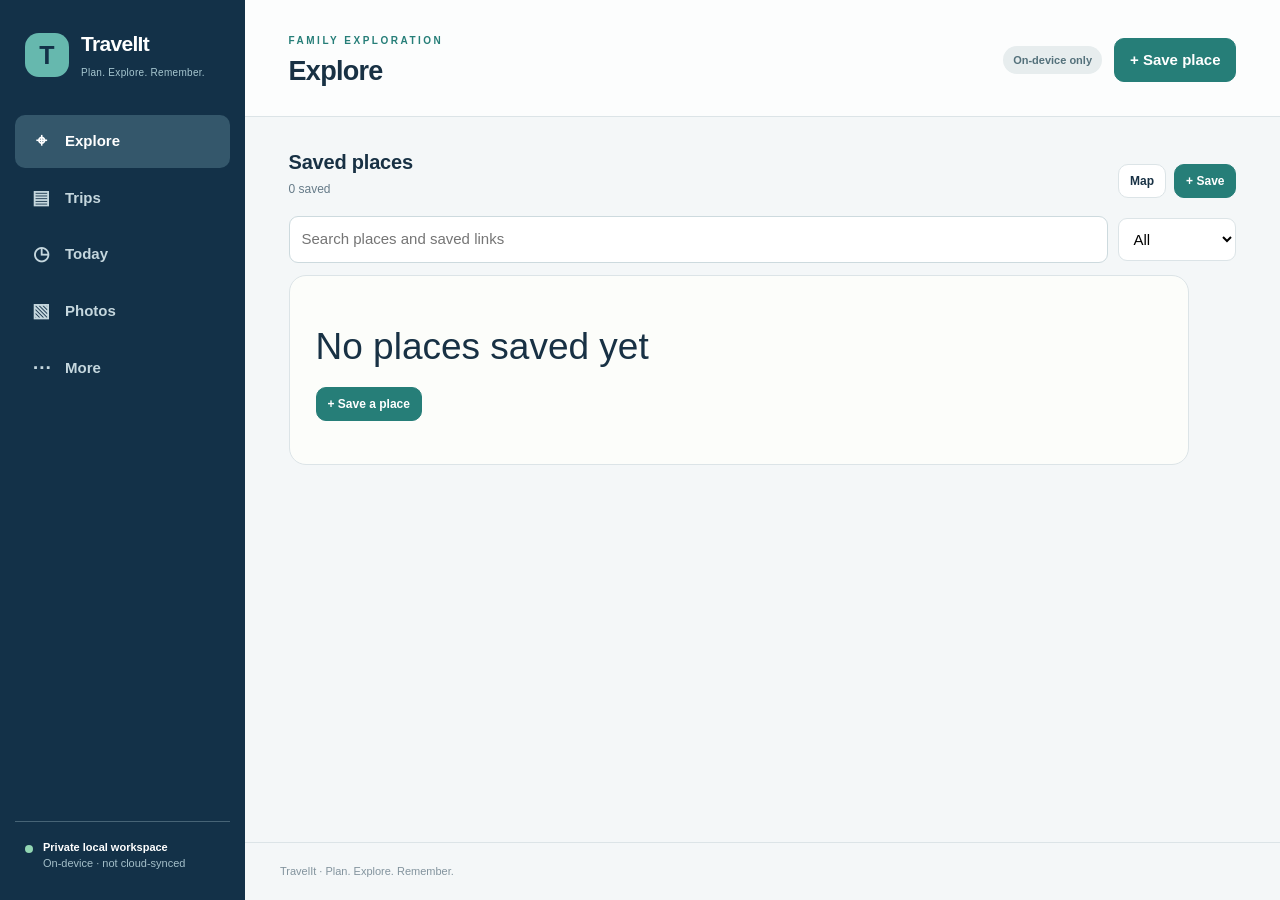
==== commit 3d0c6cd4: "RC1: correct standalone iPhone header inset and refresh installed CSS cache" ====
--- a/index.html
+++ b/index.html
@@ -1,2 +1,2 @@
-<!doctype html><html lang="en"><head><meta charset="utf-8"><meta name="viewport" content="width=device-width, initial-scale=1,viewport-fit=cover"><meta name="theme-color" content="#133148"><meta name="description" content="TravelIt — local-first family travel planning foundation"><link rel="manifest" href="manifest.webmanifest"><link rel="icon" href="icons/icon.svg" type="image/svg+xml"><link rel="stylesheet" href="css/style.css?v=v1-20261103-media"><title>TravelIt — Your journeys</title></head>
+<!doctype html><html lang="en"><head><meta charset="utf-8"><meta name="viewport" content="width=device-width, initial-scale=1,viewport-fit=cover"><meta name="theme-color" content="#133148"><meta name="description" content="TravelIt — local-first family travel planning foundation"><link rel="manifest" href="manifest.webmanifest"><link rel="icon" href="icons/icon.svg" type="image/svg+xml"><link rel="stylesheet" href="css/style.css?v=rc1-20261104-safearea"><title>TravelIt — Your journeys</title></head>
 <body><div id="app" class="app-shell"><aside class="sidebar"><div class="brand"><div class="brand-symbol">T</div><div><strong>TravelIt</strong><span>Plan. Explore. Remember.</span></div></div><nav id="side-nav" aria-label="Main navigation"></nav><div class="side-foot"><span class="status-led"></span><div><strong>Private local workspace</strong><small>On-device · not cloud-synced</small></div></div></aside><div class="app-main"><header class="topbar"><div><span class="eyebrow">FAMILY EXPLORATION</span><h1 id="page-heading">Explore</h1></div><div class="top-actions"><button class="button button-today" id="today-shortcut" type="button" aria-label="Open today’s travel schedule">◷ Today</button><span id="connection-pill" class="conn-pill" role="status">Checking…</span><button class="button button-primary" id="quick-save">+ Save place</button></div></header><main id="main" tabindex="-1"></main><footer class="app-footer">TravelIt · Plan. Explore. Remember.</footer></div><nav class="mobile-nav" id="mobile-nav" aria-label="Mobile navigation"></nav></div><div id="modal-backdrop" class="modal-backdrop hidden" role="presentation"><section class="modal" role="dialog" aria-modal="true" aria-labelledby="modal-title"><div class="modal-head"><h2 id="modal-title"></h2><button id="modal-close" class="icon-button" aria-label="Close dialog">✕</button></div><div id="modal-body"></div></section></div><div id="toast" class="toast hidden" role="status" aria-live="polite"></div><script type="module" src="js/app.js?v=v1-20261103-media"></script></body></html>
--- a/css/style.css
+++ b/css/style.css
@@ -177,7 +177,7 @@
  .photo-story-grid{grid-template-columns:repeat(2,minmax(0,1fr))}
  .topbar #today-shortcut{display:none}
 }
-@media(max-width:720px) and (display-mode:standalone){body::before{height:max(env(safe-area-inset-top,0px),54px);background:#fdfdfd;z-index:100}}
+/* Standalone inset now follows the OS safe-area, rather than obscuring the header. */
 
 /* B3 — consumer-first mobile layout: keep controls visible, collapse filler, preserve SIMA palette. */
 .app-main,main,.topbar,.top-actions,.essential-library,.library-toolbar{min-width:0}
@@ -490,3 +490,9 @@
 .media-preview-help:empty{display:none}
 .media-preview-help{color:var(--muted);font-size:12px;margin-top:-8px}
 @media(max-width:600px){.editorial-story-card .story-cover-wrap .story-cover{height:145px}.story-cover-upload{font-size:11px;padding:6px 9px;min-height:33px;right:6px;bottom:6px}.media-cover-frame .cover-category{font-size:17px}}
+
+/* RC1 safe-area: reserve the iOS system inset within the header itself.
+   Existing fixed body::before paint covers only the actual inset while scrolling. */
+@media(max-width:720px) and (display-mode:standalone){
+ .topbar{padding-top:calc(9px + env(safe-area-inset-top,0px))}
+}
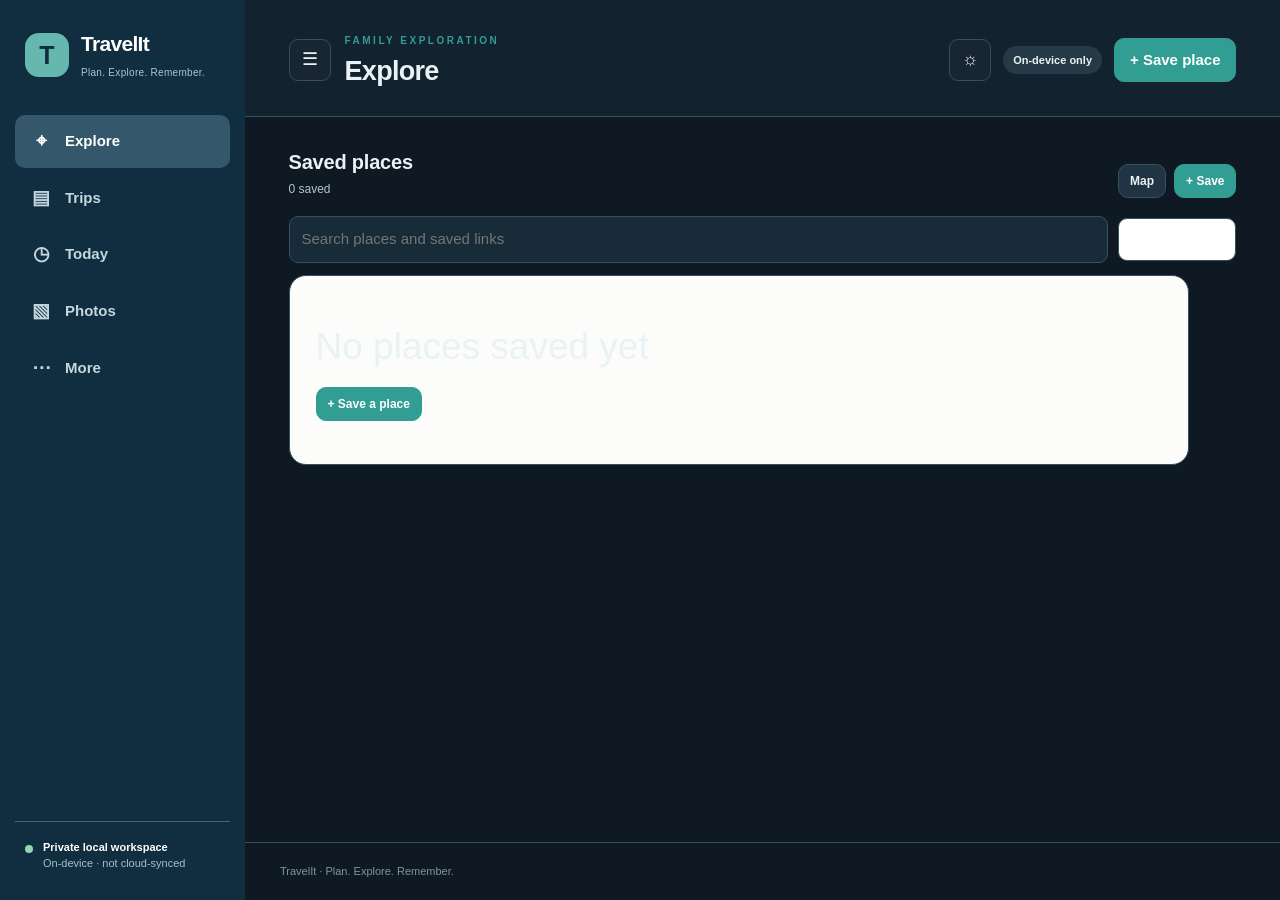
==== commit 35bcab06: "RC2: default dark appearance and collapsible TravelIt workspace without changing trips" ====
--- a/index.html
+++ b/index.html
@@ -1,2 +1,2 @@
-<!doctype html><html lang="en"><head><meta charset="utf-8"><meta name="viewport" content="width=device-width, initial-scale=1,viewport-fit=cover"><meta name="theme-color" content="#133148"><meta name="description" content="TravelIt — local-first family travel planning foundation"><link rel="manifest" href="manifest.webmanifest"><link rel="icon" href="icons/icon.svg" type="image/svg+xml"><link rel="stylesheet" href="css/style.css?v=rc1-20261104-safearea"><title>TravelIt — Your journeys</title></head>
-<body><div id="app" class="app-shell"><aside class="sidebar"><div class="brand"><div class="brand-symbol">T</div><div><strong>TravelIt</strong><span>Plan. Explore. Remember.</span></div></div><nav id="side-nav" aria-label="Main navigation"></nav><div class="side-foot"><span class="status-led"></span><div><strong>Private local workspace</strong><small>On-device · not cloud-synced</small></div></div></aside><div class="app-main"><header class="topbar"><div><span class="eyebrow">FAMILY EXPLORATION</span><h1 id="page-heading">Explore</h1></div><div class="top-actions"><button class="button button-today" id="today-shortcut" type="button" aria-label="Open today’s travel schedule">◷ Today</button><span id="connection-pill" class="conn-pill" role="status">Checking…</span><button class="button button-primary" id="quick-save">+ Save place</button></div></header><main id="main" tabindex="-1"></main><footer class="app-footer">TravelIt · Plan. Explore. Remember.</footer></div><nav class="mobile-nav" id="mobile-nav" aria-label="Mobile navigation"></nav></div><div id="modal-backdrop" class="modal-backdrop hidden" role="presentation"><section class="modal" role="dialog" aria-modal="true" aria-labelledby="modal-title"><div class="modal-head"><h2 id="modal-title"></h2><button id="modal-close" class="icon-button" aria-label="Close dialog">✕</button></div><div id="modal-body"></div></section></div><div id="toast" class="toast hidden" role="status" aria-live="polite"></div><script type="module" src="js/app.js?v=v1-20261103-media"></script></body></html>
+<!doctype html><html lang="en"><head><meta charset="utf-8"><meta name="viewport" content="width=device-width, initial-scale=1,viewport-fit=cover"><meta name="theme-color" content="#133148"><meta name="description" content="TravelIt — local-first family travel planning foundation"><link rel="manifest" href="manifest.webmanifest"><link rel="icon" href="icons/icon.svg" type="image/svg+xml"><script>(function(){var t='dark';try{var p=JSON.parse(localStorage.getItem('travelit_ui_preferences_v1')||'null');if(p&&(p.theme==='dark'||p.theme==='light'))t=p.theme;}catch(e){}document.documentElement.dataset.theme=t;document.documentElement.style.colorScheme=t;})();</script><link rel="stylesheet" href="css/style.css?v=rc2-dark-workspace"><title>TravelIt — Your journeys</title></head>
+<body><div id="app" class="app-shell"><aside class="sidebar" id="travel-sidebar"><div class="brand"><div class="brand-symbol">T</div><div><strong>TravelIt</strong><span>Plan. Explore. Remember.</span></div></div><nav id="side-nav" aria-label="Main navigation"></nav><div class="side-foot"><span class="status-led"></span><div><strong>Private local workspace</strong><small>On-device · not cloud-synced</small></div></div></aside><button type="button" id="sidebar-scrim" class="sidebar-scrim" aria-label="Close navigation"></button><div class="app-main"><header class="topbar"><div class="topbar-title"><button id="sidebar-toggle" class="icon-button" type="button" aria-controls="travel-sidebar" aria-label="Toggle navigation" title="Toggle navigation">☰</button><div><span class="eyebrow">FAMILY EXPLORATION</span><h1 id="page-heading">Explore</h1></div></div><div class="top-actions"><button id="theme-toggle" class="icon-button" type="button" aria-label="Switch appearance" title="Switch appearance">☼</button><button class="button button-today" id="today-shortcut" type="button" aria-label="Open today’s travel schedule">◷ Today</button><span id="connection-pill" class="conn-pill" role="status">Checking…</span><button class="button button-primary" id="quick-save">+ Save place</button></div></header><main id="main" tabindex="-1"></main><footer class="app-footer">TravelIt · Plan. Explore. Remember.</footer></div><nav class="mobile-nav" id="mobile-nav" aria-label="Mobile navigation"></nav></div><div id="modal-backdrop" class="modal-backdrop hidden" role="presentation"><section class="modal" role="dialog" aria-modal="true" aria-labelledby="modal-title"><div class="modal-head"><h2 id="modal-title"></h2><button id="modal-close" class="icon-button" aria-label="Close dialog">✕</button></div><div id="modal-body"></div></section></div><div id="toast" class="toast hidden" role="status" aria-live="polite"></div><script type="module" src="js/app.js?v=rc2-dark-workspace"></script></body></html>
--- a/css/style.css
+++ b/css/style.css
@@ -496,3 +496,100 @@
 @media(max-width:720px) and (display-mode:standalone){
  .topbar{padding-top:calc(9px + env(safe-area-inset-top,0px))}
 }
+
+/* RC1 mobile timeline clarity; keep transient save confirmations above tabs. */
+.timeline-tick:first-child{transform:translateX(0)}
+.timeline-tick:last-child{transform:translateX(-100%)}
+.timeline-pan-hint{display:none}
+@media(max-width:720px){
+ .timeline-pan-hint{display:block;margin:0 0 8px;font-size:11px;color:var(--muted)}
+ .travel-timeline-scroll{-webkit-overflow-scrolling:touch;scrollbar-width:thin}
+ .timeline-empty{padding:28px 14px;line-height:1.5}
+ .toast{bottom:calc(84px + env(safe-area-inset-bottom,0px));left:12px;right:12px;max-width:none;padding:10px 13px;font-size:13px}
+}
+
+/* RC1: All six trip sections remain discoverable on narrow phones. */
+.trip-switcher-label{width:100%;margin:0 0 9px}
+@media(max-width:720px){
+ .trip-workspace .view-tabs{
+  display:grid;grid-template-columns:repeat(3,minmax(0,1fr));
+  gap:6px;overflow:visible;max-width:100%;padding:0 0 12px;
+ }
+ .trip-workspace .view-tabs button{
+  min-width:0;width:100%;min-height:44px;display:flex;
+  align-items:center;justify-content:center;flex:initial;
+  white-space:normal;line-height:1.25;font-size:12px;
+  padding:8px 4px;border:1px solid var(--line);background:#fff;
+ }
+ .trip-workspace .view-tabs button.active{
+  background:var(--mint);border-color:var(--teal);color:var(--teal);
+ }
+ .trip-workspace{margin-top:12px}
+ .trip-switcher{margin-bottom:14px}
+}
+
+
+/* RC2 visual refinement — independent UI settings, dark-first and collapsible sidebar.
+   Existing trip data, routes, notes and browser database are not changed. */
+html[data-theme="dark"]{
+ color-scheme:dark;--navy:#102e40;--navy-2:#17394b;--teal:#319d93;--mint:#23443f;
+ --paper:#0e1924;--card:#182633;--line:#365060;--text:#e9f2f5;
+ --muted:#b4c5ce;--red:#ffa09b;--shadow:0 9px 25px rgba(0,0,0,.2);
+}
+html[data-theme="dark"] body{background:var(--paper);color:var(--text)}
+html[data-theme="dark"] .topbar{background:rgba(19,35,48,.96)}
+html[data-theme="dark"] .mobile-nav{background:#142331;border-color:var(--line)}
+html[data-theme="dark"] .mobile-nav .navitem{color:#d2e3e9}
+html[data-theme="dark"] .mobile-nav .navitem.active{background:#24504b;color:#aff1e5}
+html[data-theme="dark"] .card,html[data-theme="dark"] .modal,
+html[data-theme="dark"] .placeholder,html[data-theme="dark"] .summary-tile,
+html[data-theme="dark"] .map-panel,html[data-theme="dark"] .photo-placeholder{background:var(--card);color:var(--text);border-color:var(--line)}
+html[data-theme="dark"] .button:not(.button-primary),html[data-theme="dark"] .view-tabs button,
+html[data-theme="dark"] .icon-button{background:#203443;color:var(--text);border-color:var(--line)}
+html[data-theme="dark"] .button-primary{color:#fff}
+html[data-theme="dark"] .field :is(input,textarea,select),html[data-theme="dark"] .search-input,
+html[data-theme="dark"] .modal :is(input,textarea,select){
+ background:#172b39;color:var(--text);border-color:var(--line)}
+html[data-theme="dark"] :is(.tag,.pill,.conn-pill,.notice,.alert):not(.red){background:#263947;color:var(--text)}
+html[data-theme="dark"] a{color:#88ded2}
+html[data-theme="dark"] a.button-primary{color:#fff}
+html[data-theme="dark"] .trip-workspace .view-tabs button.active{background:#24514a;color:#b1f1e5;border-color:#53a99f}
+html[data-theme="dark"] .template-preview,html[data-theme="dark"] .empty,
+html[data-theme="dark"] .small-record{background:var(--card);border-color:var(--line);color:var(--text)}
+html[data-theme="dark"] .media-preview-help,html[data-theme="dark"] .subtext{color:var(--muted)}
+.topbar-title{display:flex;align-items:center;gap:14px;min-width:0}
+.topbar-title>div{min-width:0}
+#sidebar-toggle,#theme-toggle{display:grid;place-items:center;flex:0 0 auto;border:1px solid var(--line);border-radius:9px;width:42px;height:42px;background:var(--card);color:var(--text)}
+#sidebar-toggle:hover,#theme-toggle:hover{border-color:var(--teal)}
+#app[data-sidebar="hidden"] .sidebar{display:none}
+#app[data-sidebar="hidden"] .app-main{margin-left:0;width:100%}
+#app[data-sidebar="compact"] .sidebar{width:68px;padding:20px 7px}
+#app[data-sidebar="compact"] .sidebar .brand{padding:0 2px 24px;justify-content:center}
+#app[data-sidebar="compact"] .sidebar .brand>div:not(.brand-symbol),
+#app[data-sidebar="compact"] .sidebar .side-foot{display:none}
+#app[data-sidebar="compact"] .sidebar .brand-symbol{width:42px;height:42px}
+#app[data-sidebar="compact"] .sidebar .navitem{font-size:0;padding:12px;justify-content:center;gap:0}
+#app[data-sidebar="compact"] .sidebar .navicon{font-size:20px;width:26px}
+#app[data-sidebar="compact"] .app-main{margin-left:68px;width:calc(100% - 68px)}
+.sidebar-scrim{display:none}
+@media(max-width:720px){
+ #app .sidebar{display:none}
+ #app .app-main{margin-left:0;width:100%}
+ #app[data-sidebar="drawer"] .sidebar{display:flex!important;position:fixed;inset:0 auto 0 0;
+   width:min(290px,87vw);z-index:42;background:var(--navy);overflow-y:auto;box-shadow:12px 0 36px #0008}
+ #app[data-sidebar="drawer"] .sidebar-scrim{display:block;position:fixed;inset:0;border:0;
+   padding:0;background:rgba(1,9,15,.62);z-index:41}
+ #app[data-sidebar="drawer"] .app-main{margin-left:0;width:100%}
+ .topbar{gap:9px}
+ .topbar-title{gap:8px}
+ #sidebar-toggle,#theme-toggle{height:40px;width:40px;min-width:40px}
+ #sidebar-toggle{font-size:19px}
+ .top-actions{gap:7px}
+}
+@media(max-width:390px){
+ .topbar{padding-inline:9px}
+ .topbar-title{gap:6px}
+ .top-actions{gap:5px}
+ .topbar h1{font-size:20px}
+ #sidebar-toggle,#theme-toggle{height:38px;width:38px;min-width:38px}
+}
